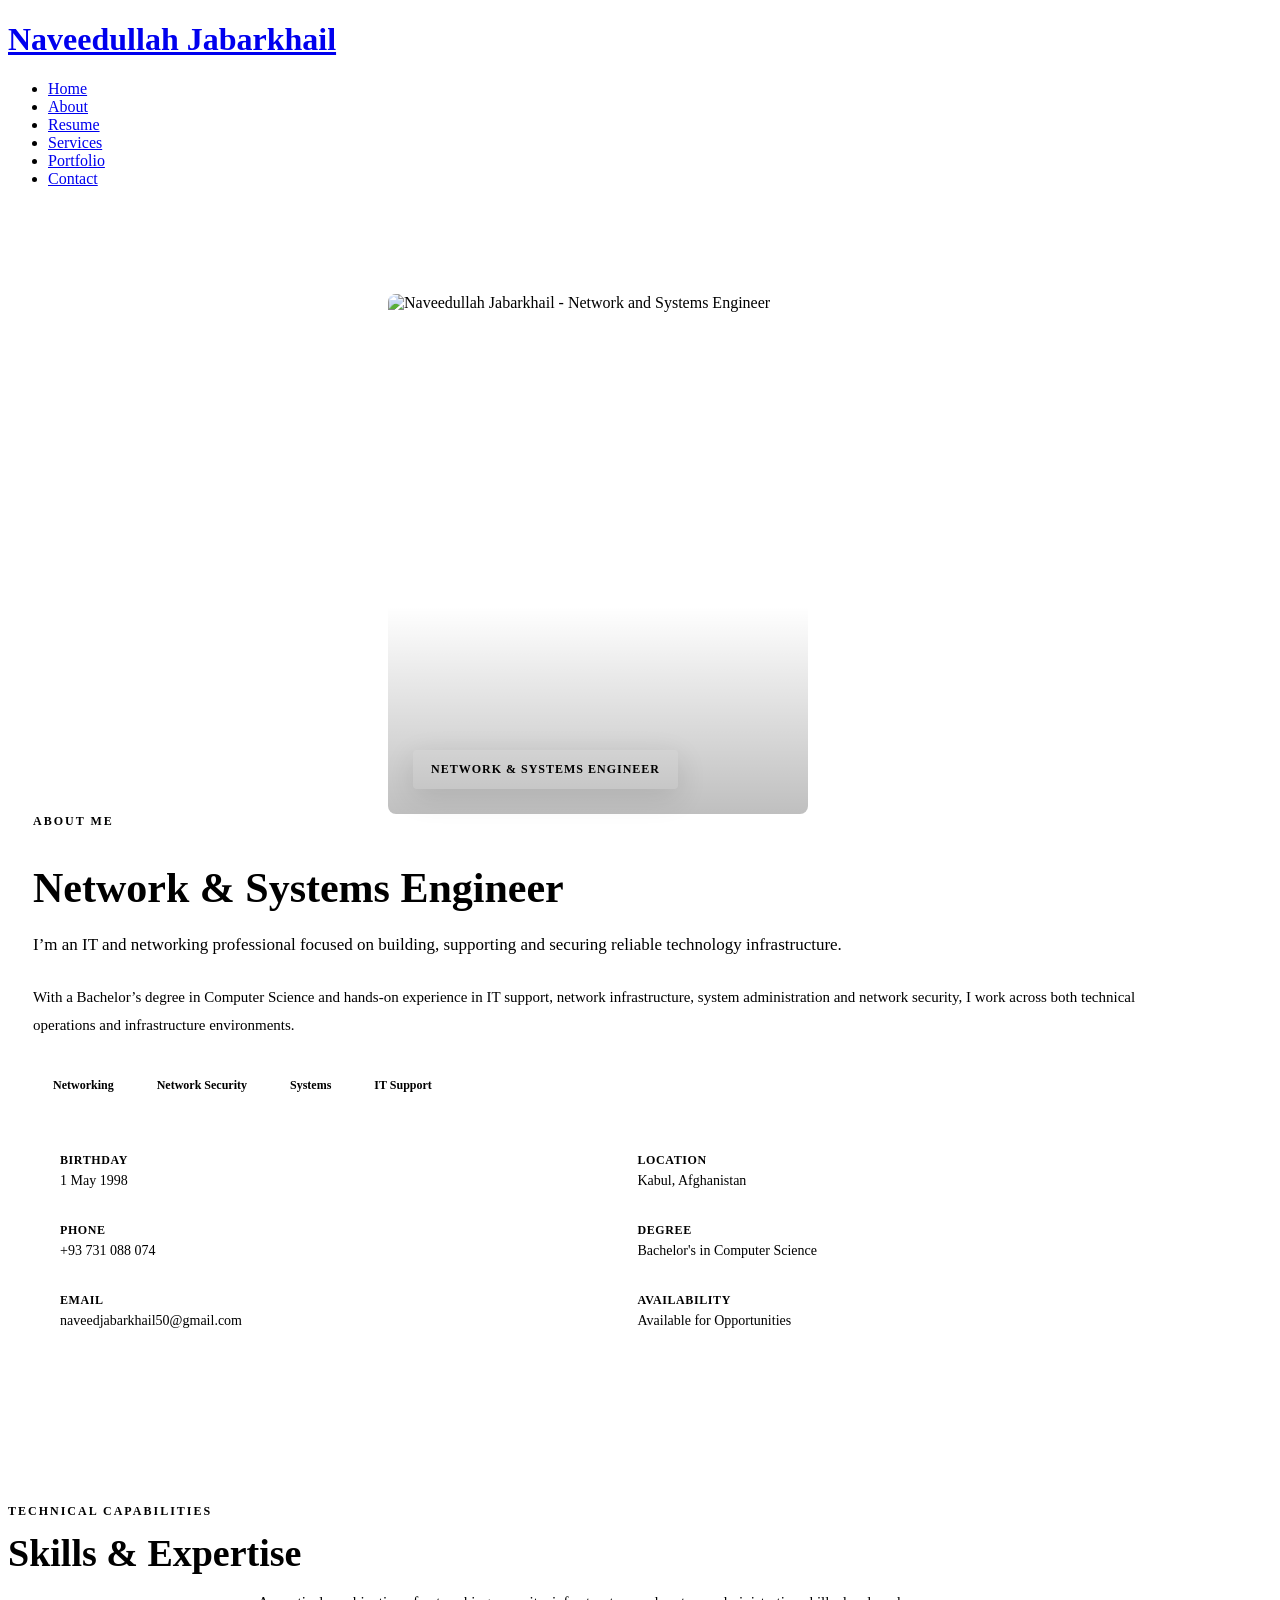
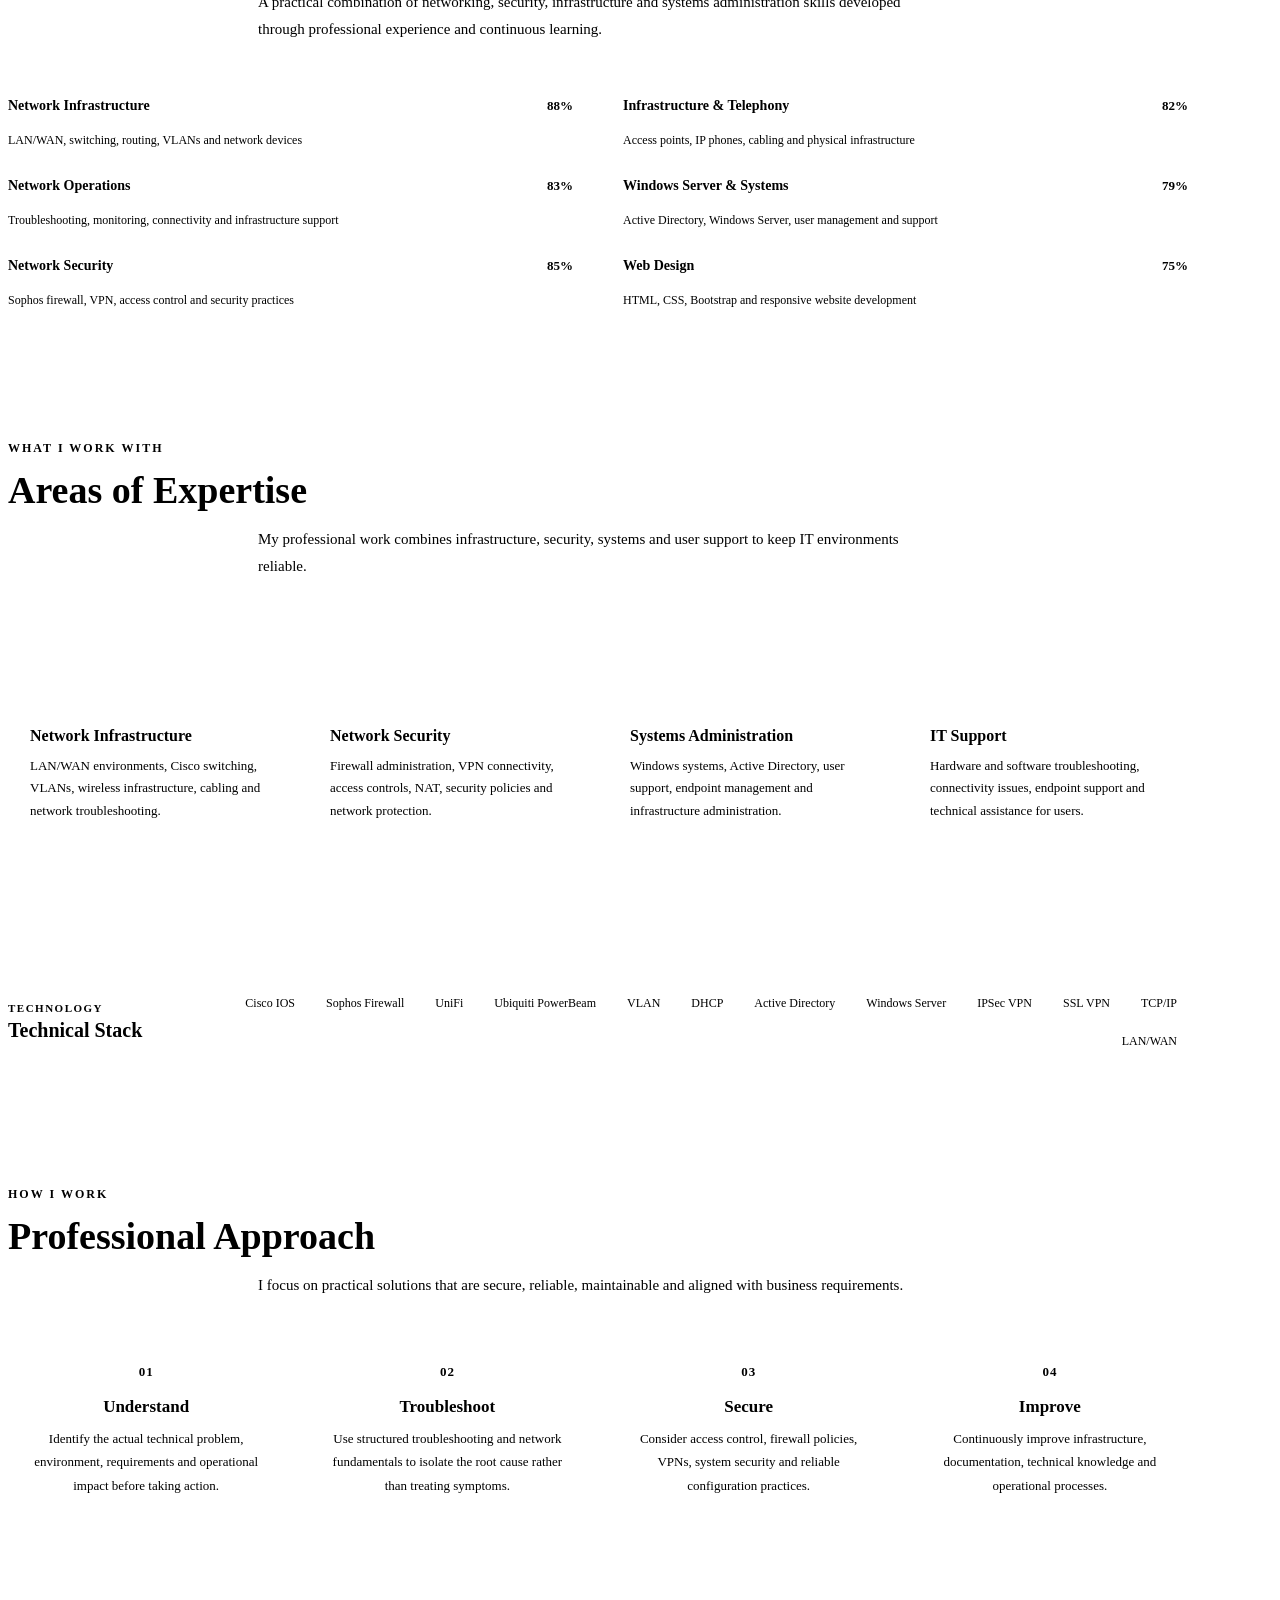
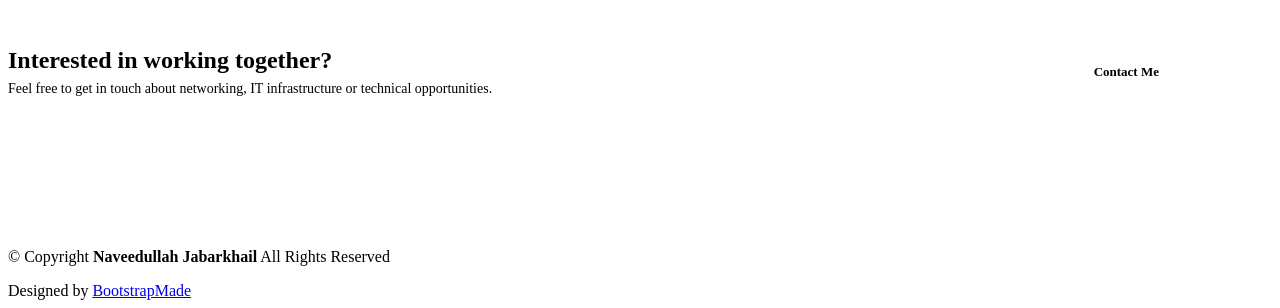
==== about.html @ 6cd6e708 "New files all files has been added" ====
<!DOCTYPE html>
<html lang="en">

<head>
  <meta charset="utf-8">
  <meta content="width=device-width, initial-scale=1.0" name="viewport">

  <title>About - Naveedullah Jabarkhail</title>
  <meta name="description" content="About Naveedullah Jabarkhail - Network and Systems Engineer">
  <meta name="keywords" content="Naveedullah Jabarkhail, Network Engineer, Systems Engineer, IT, Networking, Cybersecurity">

  <!-- Favicons -->
  <link href="assets/img/favicon.png" rel="icon">
  <link href="assets/img/apple-touch-icon.png" rel="apple-touch-icon">

  <!-- Fonts -->
  <link href="https://fonts.googleapis.com" rel="preconnect">
  <link href="https://fonts.gstatic.com" rel="preconnect" crossorigin>
  <link
    href="https://fonts.googleapis.com/css2?family=Roboto:wght@300;400;500;600;700&family=Poppins:wght@400;500;600;700&family=Raleway:wght@400;500;600;700&display=swap"
    rel="stylesheet">

  <!-- Vendor CSS Files -->
  <link href="assets/vendor/bootstrap/css/bootstrap.min.css" rel="stylesheet">
  <link href="assets/vendor/bootstrap-icons/bootstrap-icons.css" rel="stylesheet">
  <link href="assets/vendor/aos/aos.css" rel="stylesheet">
  <link href="assets/vendor/swiper/swiper-bundle.min.css" rel="stylesheet">
  <link href="assets/vendor/glightbox/css/glightbox.min.css" rel="stylesheet">

  <!-- Main CSS File -->
  <link href="assets/css/main.css" rel="stylesheet">


  <!-- =========================================================
       ABOUT PAGE ONLY CSS
       ========================================================= -->
  <style>

    /* ---------------------------------------------------------
       General
    --------------------------------------------------------- */

    .about-modern {
      padding-bottom: 80px;
    }

    .about-modern .container {
      max-width: 1180px;
    }

    .about-modern .section-heading {
      margin-bottom: 55px;
    }

    .about-modern .section-eyebrow {
      display: inline-block;
      font-size: 12px;
      font-weight: 700;
      letter-spacing: 2px;
      text-transform: uppercase;
      color: var(--accent-color);
      margin-bottom: 12px;
    }

    .about-modern .section-heading h2 {
      font-size: 38px;
      font-weight: 700;
      margin: 0 0 14px;
      color: var(--heading-color);
    }

    .about-modern .section-heading p {
      max-width: 680px;
      margin: 0 auto;
      color: color-mix(in srgb, var(--default-color), transparent 25%);
      line-height: 1.8;
      font-size: 15px;
    }


    /* ---------------------------------------------------------
       About Hero
    --------------------------------------------------------- */

    .about-hero {
      padding: 90px 0 70px;
    }

    .about-profile {
      position: relative;
      max-width: 420px;
      margin: 0 auto;
    }

    .about-profile-image {
      position: relative;
      overflow: hidden;
      border-radius: 8px;
    }

    .about-profile-image img {
      width: 100%;
      height: 520px;
      object-fit: cover;
      display: block;
    }

    .about-profile-image::after {
      content: "";
      position: absolute;
      inset: 0;
      background: linear-gradient(
        to top,
        rgba(0, 0, 0, 0.25),
        transparent 40%
      );
      pointer-events: none;
    }

    .about-role-badge {
      position: absolute;
      left: 25px;
      bottom: 25px;
      z-index: 2;
      background: var(--contrast-color);
      padding: 12px 18px;
      border-radius: 4px;
      font-size: 12px;
      font-weight: 700;
      letter-spacing: 1px;
      text-transform: uppercase;
      color: var(--heading-color);
      box-shadow: 0 8px 30px rgba(0, 0, 0, 0.12);
    }


    /* ---------------------------------------------------------
       Introduction
    --------------------------------------------------------- */

    .about-intro {
      padding-left: 25px;
    }

    .about-intro .eyebrow {
      font-size: 12px;
      font-weight: 700;
      letter-spacing: 2px;
      text-transform: uppercase;
      color: var(--accent-color);
      margin-bottom: 14px;
      display: block;
    }

    .about-intro h1 {
      font-size: 42px;
      line-height: 1.15;
      font-weight: 700;
      color: var(--heading-color);
      margin-bottom: 18px;
    }

    .about-intro .lead {
      font-size: 17px;
      line-height: 1.8;
      color: var(--default-color);
      margin-bottom: 22px;
    }

    .about-intro .description {
      font-size: 15px;
      line-height: 1.9;
      color: color-mix(in srgb, var(--default-color), transparent 25%);
      margin-bottom: 30px;
    }


    /* ---------------------------------------------------------
       Quick Focus
    --------------------------------------------------------- */

    .about-focus {
      display: flex;
      flex-wrap: wrap;
      gap: 10px;
      margin-bottom: 35px;
    }

    .about-focus span {
      display: inline-flex;
      align-items: center;
      gap: 7px;
      padding: 8px 13px;
      border: 1px solid color-mix(in srgb, var(--default-color), transparent 82%);
      border-radius: 4px;
      font-size: 12px;
      font-weight: 600;
      color: var(--heading-color);
      background: color-mix(in srgb, var(--background-color), transparent 25%);
    }

    .about-focus i {
      color: var(--accent-color);
      font-size: 14px;
    }


    /* ---------------------------------------------------------
       Personal Information
    --------------------------------------------------------- */

    .about-details {
      display: grid;
      grid-template-columns: repeat(2, minmax(0, 1fr));
      border-top: 1px solid color-mix(in srgb, var(--default-color), transparent 88%);
      border-left: 1px solid color-mix(in srgb, var(--default-color), transparent 88%);
    }

    .about-detail {
      display: flex;
      align-items: flex-start;
      gap: 12px;
      padding: 17px 15px;
      border-right: 1px solid color-mix(in srgb, var(--default-color), transparent 88%);
      border-bottom: 1px solid color-mix(in srgb, var(--default-color), transparent 88%);
    }

    .about-detail i {
      color: var(--accent-color);
      font-size: 18px;
      margin-top: 2px;
    }

    .about-detail strong {
      display: block;
      font-size: 12px;
      text-transform: uppercase;
      letter-spacing: 0.6px;
      color: color-mix(in srgb, var(--default-color), transparent 35%);
      margin-bottom: 3px;
    }

    .about-detail span,
    .about-detail a {
      font-size: 14px;
      color: var(--heading-color);
      text-decoration: none;
      word-break: break-word;
    }


    /* ---------------------------------------------------------
       Skills
    --------------------------------------------------------- */

    .about-skills {
      padding: 85px 0 30px;
    }

    .skills-layout {
      display: grid;
      grid-template-columns: 1fr 1fr;
      gap: 50px;
    }

    .skill-item {
      margin-bottom: 30px;
    }

    .skill-header {
      display: flex;
      justify-content: space-between;
      align-items: center;
      margin-bottom: 10px;
    }

    .skill-name {
      font-size: 14px;
      font-weight: 600;
      color: var(--heading-color);
    }

    .skill-value {
      font-size: 13px;
      font-weight: 600;
      color: var(--accent-color);
    }

    .skill-line {
      width: 100%;
      height: 5px;
      background: color-mix(in srgb, var(--default-color), transparent 90%);
      overflow: hidden;
      border-radius: 10px;
    }

    .skill-line span {
      display: block;
      height: 100%;
      background: var(--accent-color);
      border-radius: 10px;
    }

    .skill-note {
      margin-top: 4px;
      font-size: 12px;
      color: color-mix(in srgb, var(--default-color), transparent 45%);
    }


    /* ---------------------------------------------------------
       Expertise
    --------------------------------------------------------- */

    .about-expertise {
      padding: 70px 0;
    }

    .expertise-grid {
      display: grid;
      grid-template-columns: repeat(4, 1fr);
      gap: 20px;
    }

    .expertise-item {
      padding: 28px 22px;
      border-top: 2px solid color-mix(in srgb, var(--accent-color), transparent 25%);
      background: color-mix(in srgb, var(--background-color), transparent 35%);
      transition: all 0.3s ease;
    }

    .expertise-item:hover {
      transform: translateY(-5px);
      border-top-color: var(--accent-color);
    }

    .expertise-icon {
      width: 46px;
      height: 46px;
      display: flex;
      align-items: center;
      justify-content: center;
      margin-bottom: 18px;
      background: color-mix(in srgb, var(--accent-color), transparent 90%);
      color: var(--accent-color);
      font-size: 21px;
      border-radius: 4px;
    }

    .expertise-item h3 {
      font-size: 16px;
      font-weight: 700;
      margin-bottom: 10px;
      color: var(--heading-color);
    }

    .expertise-item p {
      margin: 0;
      font-size: 13px;
      line-height: 1.75;
      color: color-mix(in srgb, var(--default-color), transparent 25%);
    }


    /* ---------------------------------------------------------
       Technical Stack
    --------------------------------------------------------- */

    .technical-stack {
      padding: 40px 0 80px;
    }

    .stack-wrapper {
      border-top: 1px solid color-mix(in srgb, var(--default-color), transparent 88%);
      border-bottom: 1px solid color-mix(in srgb, var(--default-color), transparent 88%);
      padding: 28px 0;
      display: flex;
      align-items: center;
      justify-content: space-between;
      gap: 30px;
    }

    .stack-title {
      min-width: 170px;
    }

    .stack-title span {
      display: block;
      font-size: 11px;
      font-weight: 700;
      text-transform: uppercase;
      letter-spacing: 1.5px;
      color: var(--accent-color);
      margin-bottom: 5px;
    }

    .stack-title h3 {
      margin: 0;
      font-size: 20px;
      color: var(--heading-color);
    }

    .stack-list {
      display: flex;
      flex-wrap: wrap;
      justify-content: flex-end;
      gap: 9px;
    }

    .stack-list span {
      padding: 7px 11px;
      border: 1px solid color-mix(in srgb, var(--default-color), transparent 84%);
      font-size: 12px;
      color: var(--heading-color);
      border-radius: 3px;
      background: var(--background-color);
    }


    /* ---------------------------------------------------------
       Professional Approach
    --------------------------------------------------------- */

    .approach-section {
      padding: 20px 0 70px;
    }

    .approach-grid {
      display: grid;
      grid-template-columns: repeat(4, 1fr);
      gap: 25px;
    }

    .approach-item {
      text-align: center;
      padding: 10px 15px;
    }

    .approach-number {
      font-family: var(--heading-font);
      font-size: 13px;
      font-weight: 700;
      color: var(--accent-color);
      letter-spacing: 1px;
      margin-bottom: 15px;
    }

    .approach-item h3 {
      font-size: 17px;
      margin-bottom: 10px;
      color: var(--heading-color);
    }

    .approach-item p {
      font-size: 13px;
      line-height: 1.8;
      color: color-mix(in srgb, var(--default-color), transparent 30%);
      margin: 0;
    }


    /* ---------------------------------------------------------
       CTA
    --------------------------------------------------------- */

    .about-cta {
      padding: 35px 0 20px;
    }

    .cta-inner {
      display: flex;
      align-items: center;
      justify-content: space-between;
      gap: 30px;
      padding: 35px 0;
      border-top: 1px solid color-mix(in srgb, var(--default-color), transparent 88%);
    }

    .cta-inner h3 {
      font-size: 24px;
      font-weight: 700;
      color: var(--heading-color);
      margin: 0 0 7px;
    }

    .cta-inner p {
      margin: 0;
      color: color-mix(in srgb, var(--default-color), transparent 30%);
      font-size: 14px;
    }

    .cta-button {
      display: inline-flex;
      align-items: center;
      gap: 9px;
      padding: 12px 20px;
      background: var(--accent-color);
      color: var(--contrast-color);
      text-decoration: none;
      font-size: 13px;
      font-weight: 600;
      transition: all 0.3s ease;
      white-space: nowrap;
    }

    .cta-button:hover {
      opacity: 0.88;
      color: var(--contrast-color);
      transform: translateY(-2px);
    }


    /* ---------------------------------------------------------
       Responsive
    --------------------------------------------------------- */

    @media (max-width: 991px) {

      .about-hero {
        padding-top: 60px;
      }

      .about-intro {
        padding-left: 0;
        margin-top: 35px;
      }

      .about-intro h1 {
        font-size: 36px;
      }

      .skills-layout {
        gap: 30px;
      }

      .expertise-grid {
        grid-template-columns: repeat(2, 1fr);
      }

      .approach-grid {
        grid-template-columns: repeat(2, 1fr);
        row-gap: 35px;
      }

      .stack-wrapper {
        display: block;
      }

      .stack-list {
        justify-content: flex-start;
        margin-top: 20px;
      }

    }

    @media (max-width: 767px) {

      .about-modern .section-heading h2 {
        font-size: 31px;
      }

      .about-profile-image img {
        height: 430px;
      }

      .about-intro h1 {
        font-size: 31px;
      }

      .about-intro .lead {
        font-size: 15px;
      }

      .about-details {
        grid-template-columns: 1fr;
      }

      .skills-layout {
        grid-template-columns: 1fr;
        gap: 0;
      }

      .expertise-grid {
        grid-template-columns: 1fr;
      }

      .approach-grid {
        grid-template-columns: 1fr;
      }

      .cta-inner {
        display: block;
      }

      .cta-button {
        margin-top: 20px;
      }

    }

    @media (max-width: 575px) {

      .about-hero {
        padding: 45px 0 50px;
      }

      .about-profile-image img {
        height: 380px;
      }

      .about-role-badge {
        left: 15px;
        bottom: 15px;
      }

      .about-modern .section-heading {
        margin-bottom: 40px;
      }

      .about-detail {
        padding: 14px 12px;
      }

      .technical-stack {
        padding-bottom: 50px;
      }

    }

  </style>

</head>


<body class="about-page">


  <!-- =========================================================
       HEADER
       ========================================================= -->

  <header id="header" class="header d-flex align-items-center light-background sticky-top">

    <div class="container-fluid position-relative d-flex align-items-center justify-content-between">

      <a href="index.html" class="logo d-flex align-items-center me-auto me-xl-0">
        <h1 class="sitename">Naveedullah Jabarkhail</h1>
      </a>

      <nav id="navmenu" class="navmenu">

        <ul>

          <li>
            <a href="index.html">Home</a>
          </li>

          <li>
            <a href="about.html" class="active">About</a>
          </li>

          <li>
            <a href="resume.html">Resume</a>
          </li>

          <li>
            <a href="services.html">Services</a>
          </li>

          <li>
            <a href="portfolio.html">Portfolio</a>
          </li>

          <li>
            <a href="contact.html">Contact</a>
          </li>

        </ul>

        <i class="mobile-nav-toggle d-xl-none bi bi-list"></i>

      </nav>


      <div class="header-social-links">

        <a href="#" class="twitter">
          <i class="bi bi-twitter-x"></i>
        </a>

        <a href="#" class="facebook">
          <i class="bi bi-facebook"></i>
        </a>

        <a href="#" class="instagram">
          <i class="bi bi-instagram"></i>
        </a>

        <a href="#" class="linkedin">
          <i class="bi bi-linkedin"></i>
        </a>

      </div>

    </div>

  </header>


  <!-- =========================================================
       MAIN
       ========================================================= -->

  <main class="main about-modern">


    <!-- =======================================================
         ABOUT INTRO
         ======================================================= -->

    <section class="about-hero">

      <div class="container">

        <div class="row align-items-center gy-5">

          <!-- Profile Image -->
          <div class="col-lg-5" data-aos="fade-right">

            <div class="about-profile">

              <div class="about-profile-image">
                <img
                  src="assets/img/profile-img.jpg"
                  alt="Naveedullah Jabarkhail - Network and Systems Engineer">
              </div>

              <div class="about-role-badge">
                Network &amp; Systems Engineer
              </div>

            </div>

          </div>


          <!-- Introduction -->
          <div class="col-lg-7" data-aos="fade-left">

            <div class="about-intro">

              <span class="eyebrow">
                About Me
              </span>

              <h1>
                Network &amp; Systems Engineer
              </h1>

              <p class="lead">
                I’m an IT and networking professional focused on building,
                supporting and securing reliable technology infrastructure.
              </p>

              <p class="description">
                With a Bachelor’s degree in Computer Science and hands-on
                experience in IT support, network infrastructure, system
                administration and network security, I work across both
                technical operations and infrastructure environments.
              </p>


              <div class="about-focus">

                <span>
                  <i class="bi bi-diagram-3"></i>
                  Networking
                </span>

                <span>
                  <i class="bi bi-shield-check"></i>
                  Network Security
                </span>

                <span>
                  <i class="bi bi-server"></i>
                  Systems
                </span>

                <span>
                  <i class="bi bi-headset"></i>
                  IT Support
                </span>

              </div>


              <!-- Personal Information -->

              <div class="about-details">

                <div class="about-detail">
                  <i class="bi bi-calendar3"></i>
                  <div>
                    <strong>Birthday</strong>
                    <span>1 May 1998</span>
                  </div>
                </div>

                <div class="about-detail">
                  <i class="bi bi-geo-alt"></i>
                  <div>
                    <strong>Location</strong>
                    <span>Kabul, Afghanistan</span>
                  </div>
                </div>

                <div class="about-detail">
                  <i class="bi bi-telephone"></i>
                  <div>
                    <strong>Phone</strong>
                    <a href="tel:+93731088074">+93 731 088 074</a>
                  </div>
                </div>

                <div class="about-detail">
                  <i class="bi bi-mortarboard"></i>
                  <div>
                    <strong>Degree</strong>
                    <span>Bachelor's in Computer Science</span>
                  </div>
                </div>

                <div class="about-detail">
                  <i class="bi bi-envelope"></i>
                  <div>
                    <strong>Email</strong>
                    <a href="mailto:naveedjabarkhail50@gmail.com">
                      naveedjabarkhail50@gmail.com
                    </a>
                  </div>
                </div>

                <div class="about-detail">
                  <i class="bi bi-briefcase"></i>
                  <div>
                    <strong>Availability</strong>
                    <span>Available for Opportunities</span>
                  </div>
                </div>

              </div>

            </div>

          </div>

        </div>

      </div>

    </section>


    <!-- =======================================================
         SKILLS
         ======================================================= -->

    <section class="about-skills">

      <div class="container">

        <div class="section-heading text-center" data-aos="fade-up">

          <span class="section-eyebrow">
            Technical Capabilities
          </span>

          <h2>Skills &amp; Expertise</h2>

          <p>
            A practical combination of networking, security, infrastructure
            and systems administration skills developed through professional
            experience and continuous learning.
          </p>

        </div>


        <div class="skills-layout" data-aos="fade-up" data-aos-delay="100">


          <!-- Left Column -->

          <div>

            <div class="skill-item">

              <div class="skill-header">
                <span class="skill-name">Network Infrastructure</span>
                <span class="skill-value">88%</span>
              </div>

              <div class="skill-line">
                <span style="width:88%;"></span>
              </div>

              <div class="skill-note">
                LAN/WAN, switching, routing, VLANs and network devices
              </div>

            </div>


            <div class="skill-item">

              <div class="skill-header">
                <span class="skill-name">Network Operations</span>
                <span class="skill-value">83%</span>
              </div>

              <div class="skill-line">
                <span style="width:83%;"></span>
              </div>

              <div class="skill-note">
                Troubleshooting, monitoring, connectivity and infrastructure support
              </div>

            </div>


            <div class="skill-item">

              <div class="skill-header">
                <span class="skill-name">Network Security</span>
                <span class="skill-value">85%</span>
              </div>

              <div class="skill-line">
                <span style="width:85%;"></span>
              </div>

              <div class="skill-note">
                Sophos firewall, VPN, access control and security practices
              </div>

            </div>

          </div>


          <!-- Right Column -->

          <div>

            <div class="skill-item">

              <div class="skill-header">
                <span class="skill-name">Infrastructure &amp; Telephony</span>
                <span class="skill-value">82%</span>
              </div>

              <div class="skill-line">
                <span style="width:82%;"></span>
              </div>

              <div class="skill-note">
                Access points, IP phones, cabling and physical infrastructure
              </div>

            </div>


            <div class="skill-item">

              <div class="skill-header">
                <span class="skill-name">Windows Server &amp; Systems</span>
                <span class="skill-value">79%</span>
              </div>

              <div class="skill-line">
                <span style="width:79%;"></span>
              </div>

              <div class="skill-note">
                Active Directory, Windows Server, user management and support
              </div>

            </div>


            <div class="skill-item">

              <div class="skill-header">
                <span class="skill-name">Web Design</span>
                <span class="skill-value">75%</span>
              </div>

              <div class="skill-line">
                <span style="width:75%;"></span>
              </div>

              <div class="skill-note">
                HTML, CSS, Bootstrap and responsive website development
              </div>

            </div>

          </div>

        </div>

      </div>

    </section>


    <!-- =======================================================
         AREAS OF EXPERTISE
         ======================================================= -->

    <section class="about-expertise">

      <div class="container">

        <div class="section-heading text-center" data-aos="fade-up">

          <span class="section-eyebrow">
            What I Work With
          </span>

          <h2>Areas of Expertise</h2>

          <p>
            My professional work combines infrastructure, security,
            systems and user support to keep IT environments reliable.
          </p>

        </div>


        <div class="expertise-grid" data-aos="fade-up" data-aos-delay="100">


          <div class="expertise-item">

            <div class="expertise-icon">
              <i class="bi bi-diagram-3"></i>
            </div>

            <h3>Network Infrastructure</h3>

            <p>
              LAN/WAN environments, Cisco switching, VLANs, wireless
              infrastructure, cabling and network troubleshooting.
            </p>

          </div>


          <div class="expertise-item">

            <div class="expertise-icon">
              <i class="bi bi-shield-lock"></i>
            </div>

            <h3>Network Security</h3>

            <p>
              Firewall administration, VPN connectivity, access controls,
              NAT, security policies and network protection.
            </p>

          </div>


          <div class="expertise-item">

            <div class="expertise-icon">
              <i class="bi bi-pc-display"></i>
            </div>

            <h3>Systems Administration</h3>

            <p>
              Windows systems, Active Directory, user support,
              endpoint management and infrastructure administration.
            </p>

          </div>


          <div class="expertise-item">

            <div class="expertise-icon">
              <i class="bi bi-tools"></i>
            </div>

            <h3>IT Support</h3>

            <p>
              Hardware and software troubleshooting, connectivity issues,
              endpoint support and technical assistance for users.
            </p>

          </div>

        </div>

      </div>

    </section>


    <!-- =======================================================
         TECHNICAL STACK
         ======================================================= -->

    <section class="technical-stack">

      <div class="container">

        <div class="stack-wrapper" data-aos="fade-up">

          <div class="stack-title">

            <span>Technology</span>

            <h3>Technical Stack</h3>

          </div>


          <div class="stack-list">

            <span>Cisco IOS</span>
            <span>Sophos Firewall</span>
            <span>UniFi</span>
            <span>Ubiquiti PowerBeam</span>
            <span>VLAN</span>
            <span>DHCP</span>
            <span>Active Directory</span>
            <span>Windows Server</span>
            <span>IPSec VPN</span>
            <span>SSL VPN</span>
            <span>TCP/IP</span>
            <span>LAN/WAN</span>

          </div>

        </div>

      </div>

    </section>


    <!-- =======================================================
         PROFESSIONAL APPROACH
         ======================================================= -->

    <section class="approach-section">

      <div class="container">

        <div class="section-heading text-center" data-aos="fade-up">

          <span class="section-eyebrow">
            How I Work
          </span>

          <h2>Professional Approach</h2>

          <p>
            I focus on practical solutions that are secure, reliable,
            maintainable and aligned with business requirements.
          </p>

        </div>


        <div class="approach-grid" data-aos="fade-up" data-aos-delay="100">


          <div class="approach-item">

            <div class="approach-number">01</div>

            <h3>Understand</h3>

            <p>
              Identify the actual technical problem, environment,
              requirements and operational impact before taking action.
            </p>

          </div>


          <div class="approach-item">

            <div class="approach-number">02</div>

            <h3>Troubleshoot</h3>

            <p>
              Use structured troubleshooting and network fundamentals
              to isolate the root cause rather than treating symptoms.
            </p>

          </div>


          <div class="approach-item">

            <div class="approach-number">03</div>

            <h3>Secure</h3>

            <p>
              Consider access control, firewall policies, VPNs,
              system security and reliable configuration practices.
            </p>

          </div>


          <div class="approach-item">

            <div class="approach-number">04</div>

            <h3>Improve</h3>

            <p>
              Continuously improve infrastructure, documentation,
              technical knowledge and operational processes.
            </p>

          </div>

        </div>

      </div>

    </section>


    <!-- =======================================================
         CTA
         ======================================================= -->

    <section class="about-cta">

      <div class="container">

        <div class="cta-inner" data-aos="fade-up">

          <div>

            <h3>Interested in working together?</h3>

            <p>
              Feel free to get in touch about networking, IT infrastructure
              or technical opportunities.
            </p>

          </div>

          <a href="contact.html" class="cta-button">
            Contact Me
            <i class="bi bi-arrow-right"></i>
          </a>

        </div>

      </div>

    </section>


  </main>


  <!-- =========================================================
       FOOTER
       ========================================================= -->

  <footer id="footer" class="footer light-background">

    <div class="container">

      <div class="copyright text-center">

        <p>
          © <span>Copyright</span>
          <strong class="px-1 sitename">Naveedullah Jabarkhail</strong>
          <span>All Rights Reserved</span>
        </p>

      </div>


      <div class="social-links d-flex justify-content-center">

        <a href="#">
          <i class="bi bi-twitter-x"></i>
        </a>

        <a href="#">
          <i class="bi bi-facebook"></i>
        </a>

        <a href="#">
          <i class="bi bi-instagram"></i>
        </a>

        <a href="#">
          <i class="bi bi-linkedin"></i>
        </a>

      </div>


      <div class="credits">

        Designed by
        <a href="https://bootstrapmade.com/">
          BootstrapMade
        </a>

      </div>

    </div>

  </footer>


  <!-- Scroll Top -->
  <a href="#"
     id="scroll-top"
     class="scroll-top d-flex align-items-center justify-content-center">

    <i class="bi bi-arrow-up-short"></i>

  </a>


  <!-- Preloader -->
  <div id="preloader"></div>


  <!-- Vendor JS Files -->
  <script src="assets/vendor/bootstrap/js/bootstrap.bundle.min.js"></script>
  <script src="assets/vendor/php-email-form/validate.js"></script>
  <script src="assets/vendor/aos/aos.js"></script>
  <script src="assets/vendor/waypoints/noframework.waypoints.js"></script>
  <script src="assets/vendor/purecounter/purecounter_vanilla.js"></script>
  <script src="assets/vendor/swiper/swiper-bundle.min.js"></script>
  <script src="assets/vendor/glightbox/js/glightbox.min.js"></script>
  <script src="assets/vendor/imagesloaded/imagesloaded.pkgd.min.js"></script>
  <script src="assets/vendor/isotope-layout/isotope.pkgd.min.js"></script>

  <!-- Main JS File -->
  <script src="assets/js/main.js"></script>

</body>

</html>
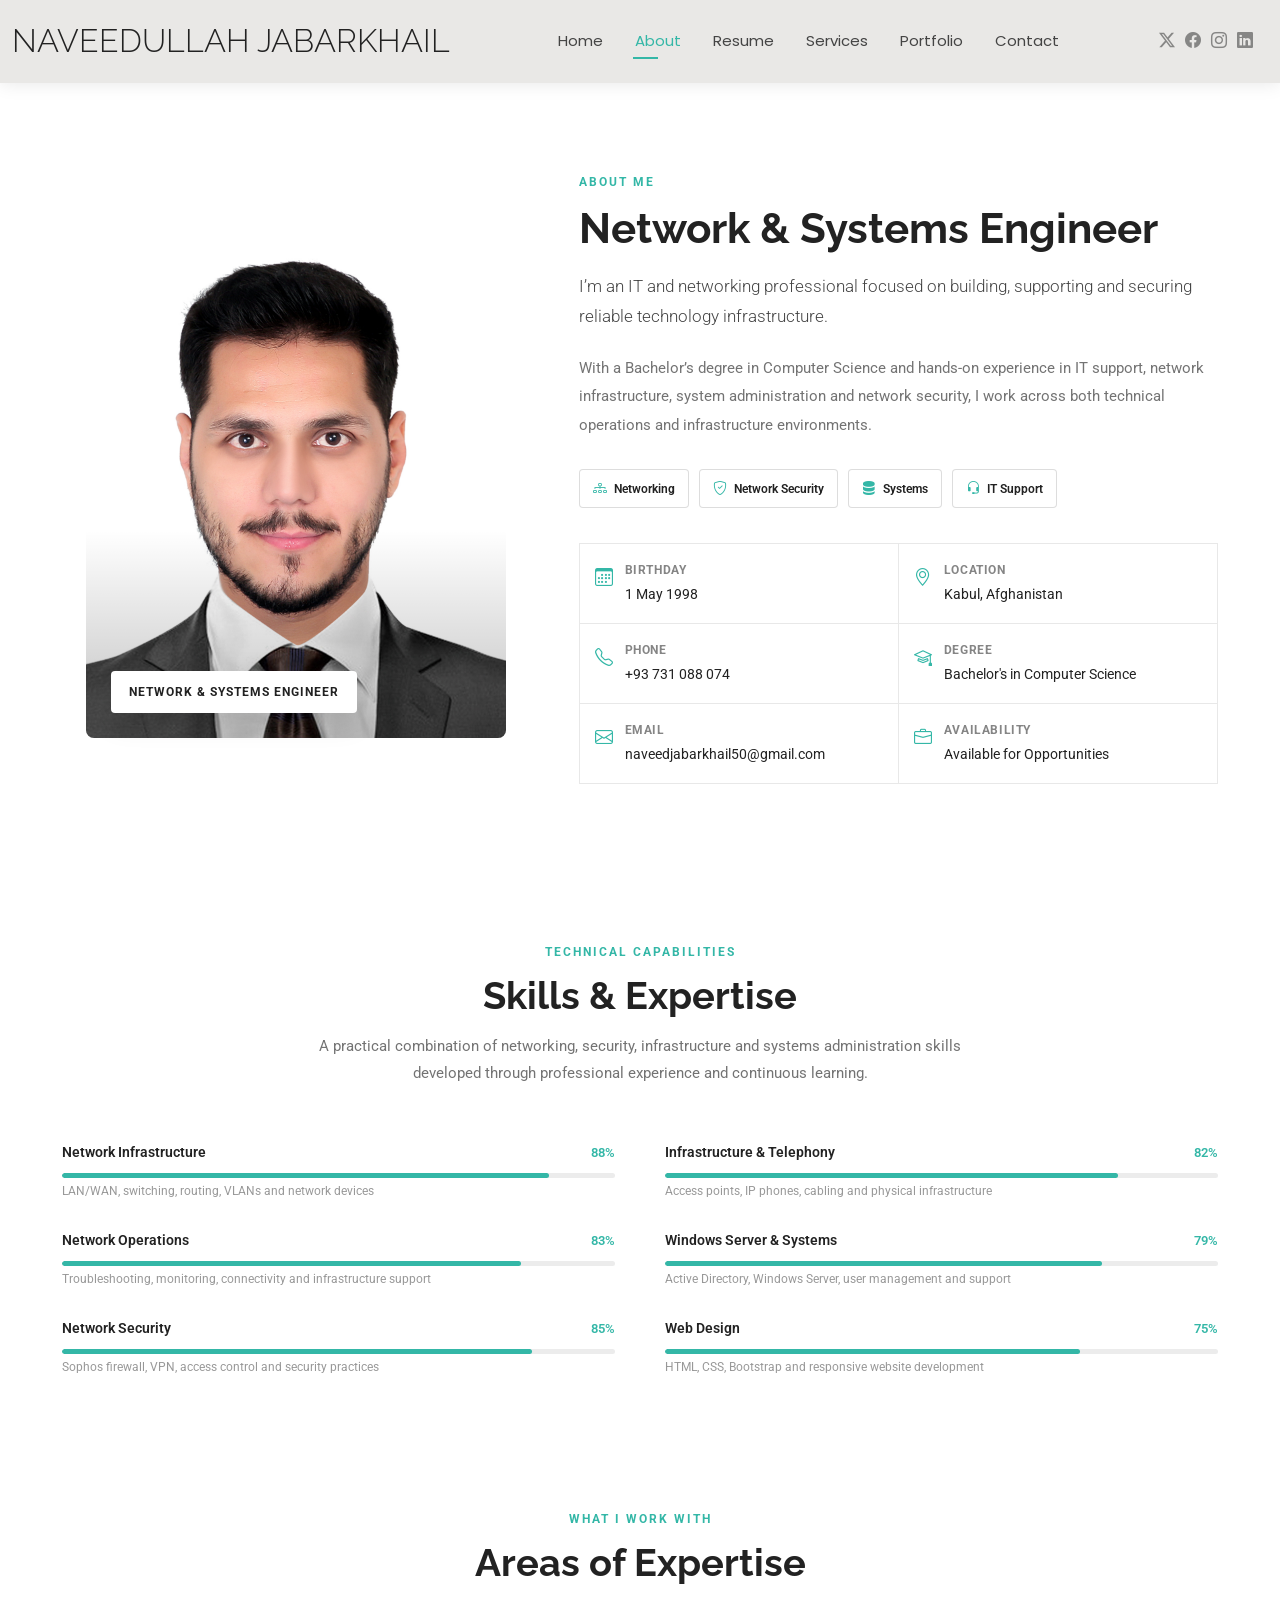
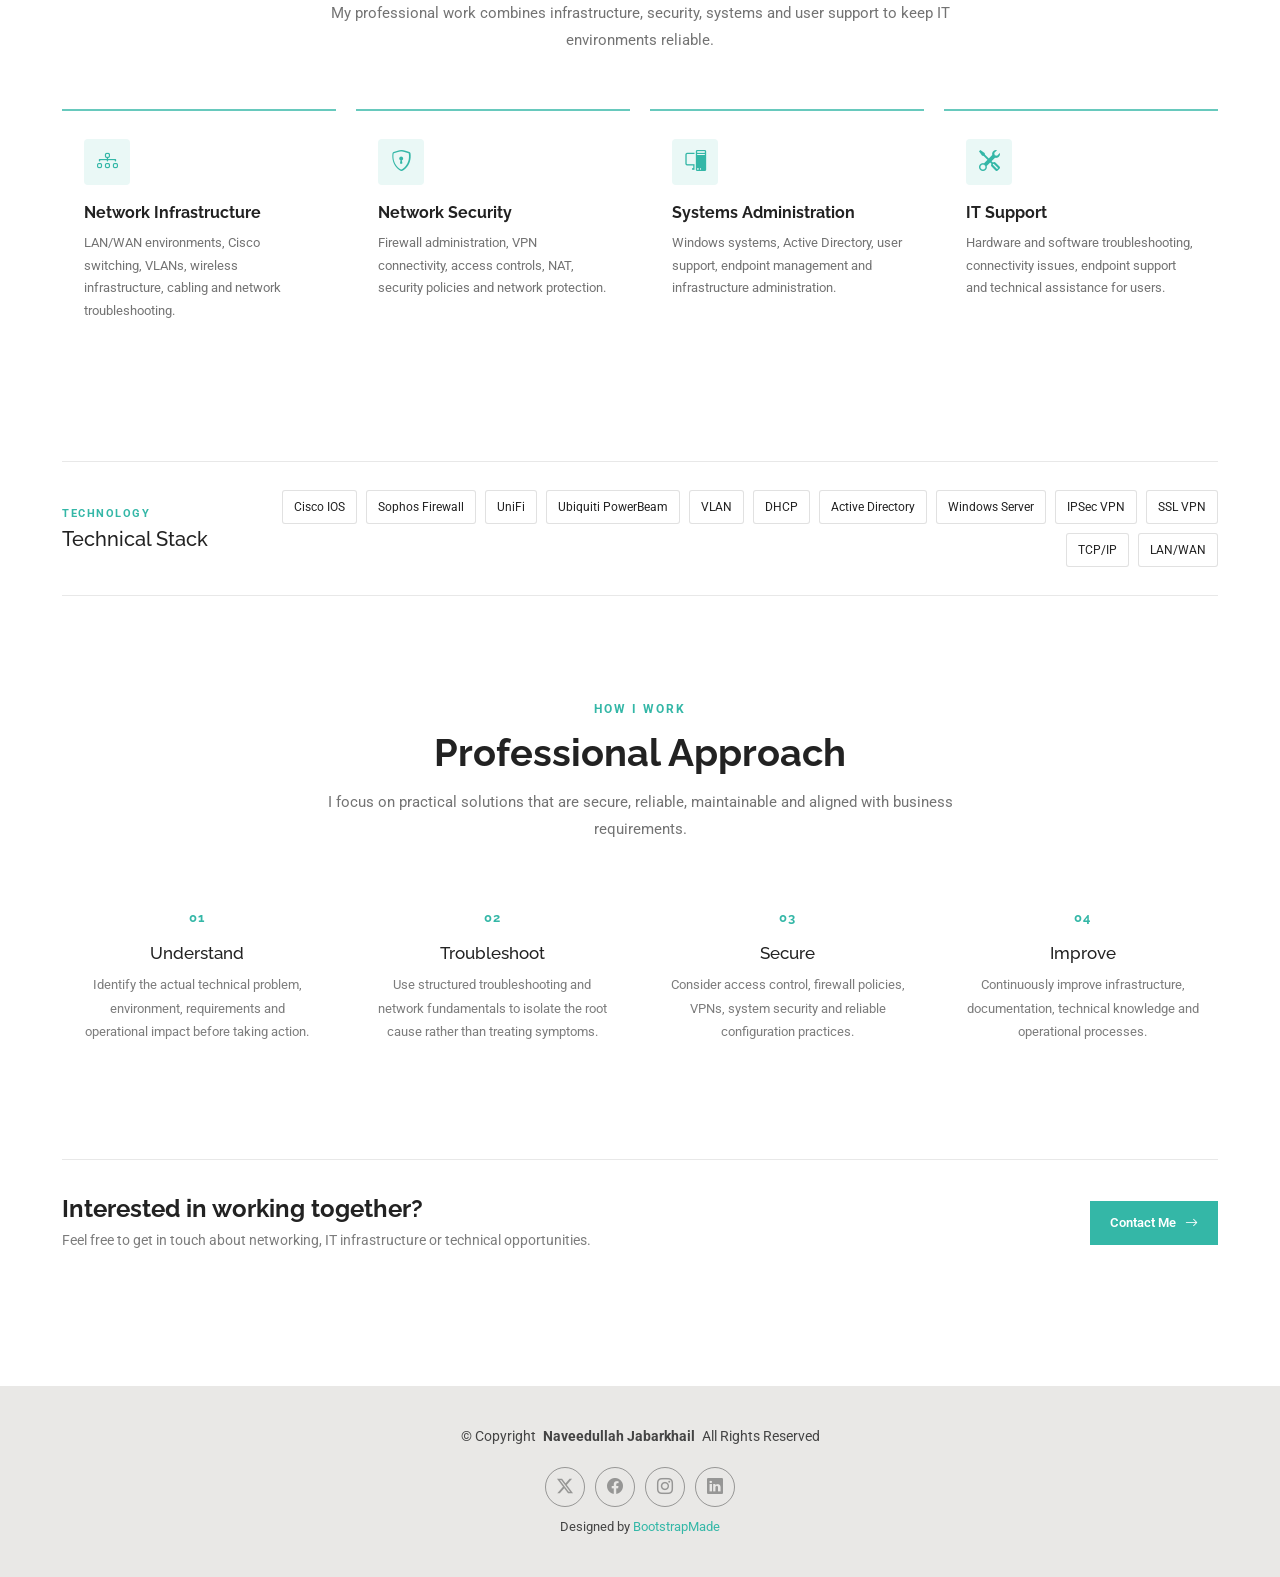
==== commit 76393275: "First files added All the files has been added" ====
--- a/about.html
+++ b/about.html
@@ -10,8 +10,8 @@
   <meta name="keywords" content="Naveedullah Jabarkhail, Network Engineer, Systems Engineer, IT, Networking, Cybersecurity">
 
   <!-- Favicons -->
-  <link href="assets/img/favicon.png" rel="icon">
-  <link href="assets/img/apple-touch-icon.png" rel="apple-touch-icon">
+  <link href="favicon.png" rel="icon">
+  <link href="apple-touch-icon.png" rel="apple-touch-icon">
 
   <!-- Fonts -->
   <link href="https://fonts.googleapis.com" rel="preconnect">
@@ -21,14 +21,14 @@
     rel="stylesheet">
 
   <!-- Vendor CSS Files -->
-  <link href="assets/vendor/bootstrap/css/bootstrap.min.css" rel="stylesheet">
-  <link href="assets/vendor/bootstrap-icons/bootstrap-icons.css" rel="stylesheet">
-  <link href="assets/vendor/aos/aos.css" rel="stylesheet">
-  <link href="assets/vendor/swiper/swiper-bundle.min.css" rel="stylesheet">
-  <link href="assets/vendor/glightbox/css/glightbox.min.css" rel="stylesheet">
+  <link href="bootstrap.min.css" rel="stylesheet">
+  <link href="bootstrap-icons.css" rel="stylesheet">
+  <link href="aos.css" rel="stylesheet">
+  <link href="swiper-bundle.min.css" rel="stylesheet">
+  <link href="glightbox.min.css" rel="stylesheet">
 
   <!-- Main CSS File -->
-  <link href="assets/css/main.css" rel="stylesheet">
+  <link href="main.css" rel="stylesheet">
 
 
   <!-- =========================================================
@@ -731,7 +731,7 @@
 
               <div class="about-profile-image">
                 <img
-                  src="assets/img/profile-img.jpg"
+                  src="profile-img.jpg"
                   alt="Naveedullah Jabarkhail - Network and Systems Engineer">
               </div>
 
@@ -1350,18 +1350,18 @@
 
 
   <!-- Vendor JS Files -->
-  <script src="assets/vendor/bootstrap/js/bootstrap.bundle.min.js"></script>
-  <script src="assets/vendor/php-email-form/validate.js"></script>
-  <script src="assets/vendor/aos/aos.js"></script>
-  <script src="assets/vendor/waypoints/noframework.waypoints.js"></script>
-  <script src="assets/vendor/purecounter/purecounter_vanilla.js"></script>
-  <script src="assets/vendor/swiper/swiper-bundle.min.js"></script>
-  <script src="assets/vendor/glightbox/js/glightbox.min.js"></script>
-  <script src="assets/vendor/imagesloaded/imagesloaded.pkgd.min.js"></script>
-  <script src="assets/vendor/isotope-layout/isotope.pkgd.min.js"></script>
+  <script src="bootstrap.bundle.min.js"></script>
+  <script src="validate.js"></script>
+  <script src="aos.js"></script>
+  <script src="noframework.waypoints.js"></script>
+  <script src="purecounter_vanilla.js"></script>
+  <script src="swiper-bundle.min.js"></script>
+  <script src="glightbox.min.js"></script>
+  <script src="imagesloaded.pkgd.min.js"></script>
+  <script src="isotope.pkgd.min.js"></script>
 
   <!-- Main JS File -->
-  <script src="assets/js/main.js"></script>
+  <script src="main.js"></script>
 
 </body>
 
--- a/main.css
+++ b/main.css
@@ -0,0 +1,1461 @@
+/**
+* Template Name: Kelly
+* Template URL: https://bootstrapmade.com/kelly-free-bootstrap-cv-resume-html-template/
+* Updated: Aug 07 2024 with Bootstrap v5.3.3
+* Author: BootstrapMade.com
+* License: https://bootstrapmade.com/license/
+*/
+
+/*--------------------------------------------------------------
+# Font & Color Variables
+# Help: https://bootstrapmade.com/color-system/
+--------------------------------------------------------------*/
+/* Fonts */
+:root {
+  --default-font: "Roboto",  system-ui, -apple-system, "Segoe UI", Roboto, "Helvetica Neue", Arial, "Noto Sans", "Liberation Sans", sans-serif, "Apple Color Emoji", "Segoe UI Emoji", "Segoe UI Symbol", "Noto Color Emoji";
+  --heading-font: "Raleway",  sans-serif;
+  --nav-font: "Poppins",  sans-serif;
+}
+
+/* Global Colors - The following color variables are used throughout the website. Updating them here will change the color scheme of the entire website */
+:root { 
+  --background-color: #ffffff; /* Background color for the entire website, including individual sections */
+  --default-color: #444444; /* Default color used for the majority of the text content across the entire website */
+  --heading-color: #222222; /* Color for headings, subheadings and title throughout the website */
+  --accent-color: #34b7a7; /* Accent color that represents your brand on the website. It's used for buttons, links, and other elements that need to stand out */
+  --surface-color: #ffffff; /* The surface color is used as a background of boxed elements within sections, such as cards, icon boxes, or other elements that require a visual separation from the global background. */
+  --contrast-color: #ffffff; /* Contrast color for text, ensuring readability against backgrounds of accent, heading, or default colors. */
+}
+
+/* Nav Menu Colors - The following color variables are used specifically for the navigation menu. They are separate from the global colors to allow for more customization options */
+:root {
+  --nav-color: #444444;  /* The default color of the main navmenu links */
+  --nav-hover-color: #34b7a7; /* Applied to main navmenu links when they are hovered over or active */
+  --nav-mobile-background-color: #ffffff; /* Used as the background color for mobile navigation menu */
+  --nav-dropdown-background-color: #ffffff; /* Used as the background color for dropdown items that appear when hovering over primary navigation items */
+  --nav-dropdown-color: #444444; /* Used for navigation links of the dropdown items in the navigation menu. */
+  --nav-dropdown-hover-color: #34b7a7; /* Similar to --nav-hover-color, this color is applied to dropdown navigation links when they are hovered over. */
+}
+
+/* Color Presets - These classes override global colors when applied to any section or element, providing reuse of the sam color scheme. */
+
+.light-background {
+  --background-color: #e9e8e6;
+  --surface-color: #ffffff;
+}
+
+.dark-background {
+  --background-color: #060606;
+  --default-color: #ffffff;
+  --heading-color: #ffffff;
+  --surface-color: #252525;
+  --contrast-color: #ffffff;
+}
+
+/* Smooth scroll */
+:root {
+  scroll-behavior: smooth;
+}
+
+/*--------------------------------------------------------------
+# General Styling & Shared Classes
+--------------------------------------------------------------*/
+body {
+  color: var(--default-color);
+  background-color: var(--background-color);
+  font-family: var(--default-font);
+}
+
+a {
+  color: var(--accent-color);
+  text-decoration: none;
+  transition: 0.3s;
+}
+
+a:hover {
+  color: color-mix(in srgb, var(--accent-color), transparent 25%);
+  text-decoration: none;
+}
+
+h1,
+h2,
+h3,
+h4,
+h5,
+h6 {
+  color: var(--heading-color);
+  font-family: var(--heading-font);
+}
+
+/* PHP Email Form Messages
+------------------------------*/
+.php-email-form .error-message {
+  display: none;
+  background: #df1529;
+  color: #ffffff;
+  text-align: left;
+  padding: 15px;
+  margin-bottom: 24px;
+  font-weight: 600;
+}
+
+.php-email-form .sent-message {
+  display: none;
+  color: #ffffff;
+  background: #059652;
+  text-align: center;
+  padding: 15px;
+  margin-bottom: 24px;
+  font-weight: 600;
+}
+
+.php-email-form .loading {
+  display: none;
+  background: var(--surface-color);
+  text-align: center;
+  padding: 15px;
+  margin-bottom: 24px;
+}
+
+.php-email-form .loading:before {
+  content: "";
+  display: inline-block;
+  border-radius: 50%;
+  width: 24px;
+  height: 24px;
+  margin: 0 10px -6px 0;
+  border: 3px solid var(--accent-color);
+  border-top-color: var(--surface-color);
+  animation: php-email-form-loading 1s linear infinite;
+}
+
+@keyframes php-email-form-loading {
+  0% {
+    transform: rotate(0deg);
+  }
+
+  100% {
+    transform: rotate(360deg);
+  }
+}
+
+/*--------------------------------------------------------------
+# Global Header
+--------------------------------------------------------------*/
+.header {
+  color: var(--default-color);
+  background-color: var(--background-color);
+  padding: 15px 0;
+  transition: all 0.5s;
+  z-index: 997;
+  box-shadow: 0px 0 18px rgba(0, 0, 0, 0.1);
+}
+
+.header .logo {
+  line-height: 1;
+}
+
+.header .logo img {
+  max-height: 36px;
+  margin-right: 8px;
+}
+
+.header .logo h1 {
+  font-size: 32px;
+  margin: 0;
+  font-weight: 300;
+  text-transform: uppercase;
+  color: var(--heading-color);
+}
+
+.header .header-social-links {
+  padding-right: 15px;
+}
+
+.header .header-social-links a {
+  color: color-mix(in srgb, var(--default-color), transparent 40%);
+  padding-left: 6px;
+  display: inline-block;
+  transition: 0.3s;
+  font-size: 16px;
+}
+
+.header .header-social-links a:hover {
+  color: var(--accent-color);
+}
+
+.header .header-social-links a i {
+  line-height: 0px;
+}
+
+@media (max-width: 1200px) {
+  .header .logo {
+    order: 1;
+  }
+
+  .header .header-social-links {
+    order: 2;
+  }
+
+  .header .navmenu {
+    order: 3;
+  }
+}
+
+/*--------------------------------------------------------------
+# Navigation Menu
+--------------------------------------------------------------*/
+/* Desktop Navigation */
+@media (min-width: 1200px) {
+  .navmenu {
+    padding: 0;
+  }
+
+  .navmenu ul {
+    margin: 0;
+    padding: 0;
+    display: flex;
+    list-style: none;
+    align-items: center;
+  }
+
+  .navmenu li {
+    position: relative;
+  }
+
+  .navmenu>ul>li {
+    white-space: nowrap;
+    padding: 15px 14px;
+  }
+
+  .navmenu>ul>li:last-child {
+    padding-right: 0;
+  }
+
+  .navmenu a,
+  .navmenu a:focus {
+    color: var(--nav-color);
+    font-size: 15px;
+    padding: 0 2px;
+    font-family: var(--nav-font);
+    font-weight: 400;
+    display: flex;
+    align-items: center;
+    justify-content: space-between;
+    white-space: nowrap;
+    transition: 0.3s;
+    position: relative;
+  }
+
+  .navmenu a i,
+  .navmenu a:focus i {
+    font-size: 12px;
+    line-height: 0;
+    margin-left: 5px;
+    transition: 0.3s;
+  }
+
+  .navmenu>ul>li>a:before {
+    content: "";
+    position: absolute;
+    height: 2px;
+    bottom: -6px;
+    left: 0;
+    background-color: var(--nav-hover-color);
+    visibility: hidden;
+    width: 0px;
+    transition: all 0.3s ease-in-out 0s;
+  }
+
+  .navmenu a:hover:before,
+  .navmenu li:hover>a:before,
+  .navmenu .active:before {
+    visibility: visible;
+    width: 25px;
+  }
+
+  .navmenu li:hover>a,
+  .navmenu .active,
+  .navmenu .active:focus {
+    color: var(--nav-hover-color);
+  }
+
+  .navmenu .dropdown ul {
+    margin: 0;
+    padding: 10px 0;
+    background: var(--nav-dropdown-background-color);
+    display: block;
+    position: absolute;
+    visibility: hidden;
+    left: 14px;
+    top: 130%;
+    opacity: 0;
+    transition: 0.3s;
+    border-radius: 4px;
+    z-index: 99;
+    box-shadow: 0px 0px 30px rgba(0, 0, 0, 0.1);
+  }
+
+  .navmenu .dropdown ul li {
+    min-width: 200px;
+  }
+
+  .navmenu .dropdown ul a {
+    padding: 10px 20px;
+    font-size: 15px;
+    text-transform: none;
+    color: var(--nav-dropdown-color);
+  }
+
+  .navmenu .dropdown ul a i {
+    font-size: 12px;
+  }
+
+  .navmenu .dropdown ul a:hover,
+  .navmenu .dropdown ul .active:hover,
+  .navmenu .dropdown ul li:hover>a {
+    color: var(--nav-dropdown-hover-color);
+  }
+
+  .navmenu .dropdown:hover>ul {
+    opacity: 1;
+    top: 100%;
+    visibility: visible;
+  }
+
+  .navmenu .dropdown .dropdown ul {
+    top: 0;
+    left: -90%;
+    visibility: hidden;
+  }
+
+  .navmenu .dropdown .dropdown:hover>ul {
+    opacity: 1;
+    top: 0;
+    left: -100%;
+    visibility: visible;
+  }
+}
+
+/* Mobile Navigation */
+@media (max-width: 1199px) {
+  .mobile-nav-toggle {
+    color: var(--nav-color);
+    font-size: 28px;
+    line-height: 0;
+    margin-right: 10px;
+    cursor: pointer;
+    transition: color 0.3s;
+  }
+
+  .navmenu {
+    padding: 0;
+    z-index: 9997;
+  }
+
+  .navmenu ul {
+    display: none;
+    list-style: none;
+    position: absolute;
+    inset: 60px 20px 20px 20px;
+    padding: 10px 0;
+    margin: 0;
+    border-radius: 6px;
+    background-color: var(--nav-mobile-background-color);
+    border: 1px solid color-mix(in srgb, var(--default-color), transparent 90%);
+    box-shadow: none;
+    overflow-y: auto;
+    transition: 0.3s;
+    z-index: 9998;
+  }
+
+  .navmenu a,
+  .navmenu a:focus {
+    color: var(--nav-dropdown-color);
+    padding: 10px 20px;
+    font-family: var(--nav-font);
+    font-size: 17px;
+    font-weight: 500;
+    display: flex;
+    align-items: center;
+    justify-content: space-between;
+    white-space: nowrap;
+    transition: 0.3s;
+  }
+
+  .navmenu a i,
+  .navmenu a:focus i {
+    font-size: 12px;
+    line-height: 0;
+    margin-left: 5px;
+    width: 30px;
+    height: 30px;
+    display: flex;
+    align-items: center;
+    justify-content: center;
+    border-radius: 50%;
+    transition: 0.3s;
+    background-color: color-mix(in srgb, var(--accent-color), transparent 90%);
+  }
+
+  .navmenu a i:hover,
+  .navmenu a:focus i:hover {
+    background-color: var(--accent-color);
+    color: var(--contrast-color);
+  }
+
+  .navmenu a:hover,
+  .navmenu .active,
+  .navmenu .active:focus {
+    color: var(--nav-dropdown-hover-color);
+  }
+
+  .navmenu .active i,
+  .navmenu .active:focus i {
+    background-color: var(--accent-color);
+    color: var(--contrast-color);
+    transform: rotate(180deg);
+  }
+
+  .navmenu .dropdown ul {
+    position: static;
+    display: none;
+    z-index: 99;
+    padding: 10px 0;
+    margin: 10px 20px;
+    background-color: var(--nav-dropdown-background-color);
+    transition: all 0.5s ease-in-out;
+  }
+
+  .navmenu .dropdown ul ul {
+    background-color: rgba(33, 37, 41, 0.1);
+  }
+
+  .navmenu .dropdown>.dropdown-active {
+    display: block;
+    background-color: rgba(33, 37, 41, 0.03);
+  }
+
+  .mobile-nav-active {
+    overflow: hidden;
+  }
+
+  .mobile-nav-active .mobile-nav-toggle {
+    color: #fff;
+    position: absolute;
+    font-size: 32px;
+    top: 15px;
+    right: 15px;
+    margin-right: 0;
+    z-index: 9999;
+  }
+
+  .mobile-nav-active .navmenu {
+    position: fixed;
+    overflow: hidden;
+    inset: 0;
+    background: rgba(33, 37, 41, 0.8);
+    transition: 0.3s;
+  }
+
+  .mobile-nav-active .navmenu>ul {
+    display: block;
+  }
+}
+
+/*--------------------------------------------------------------
+# Global Footer
+--------------------------------------------------------------*/
+.footer {
+  color: var(--default-color);
+  background-color: var(--background-color);
+  font-size: 14px;
+  padding: 40px 0;
+  position: relative;
+}
+
+.footer .copyright p {
+  margin-bottom: 0;
+}
+
+.footer .social-links {
+  margin-top: 20px;
+}
+
+.footer .social-links a {
+  display: flex;
+  align-items: center;
+  justify-content: center;
+  width: 40px;
+  height: 40px;
+  border-radius: 50%;
+  border: 1px solid color-mix(in srgb, var(--default-color), transparent 50%);
+  font-size: 16px;
+  color: color-mix(in srgb, var(--default-color), transparent 50%);
+  margin: 0 5px;
+  transition: 0.3s;
+}
+
+.footer .social-links a:hover {
+  color: var(--accent-color);
+  border-color: var(--accent-color);
+}
+
+.footer .credits {
+  margin-top: 10px;
+  font-size: 13px;
+  text-align: center;
+}
+
+/*--------------------------------------------------------------
+# Preloader
+--------------------------------------------------------------*/
+#preloader {
+  position: fixed;
+  inset: 0;
+  z-index: 9999;
+  overflow: hidden;
+  background-color: var(--background-color);
+  transition: all 0.6s ease-out;
+  width: 100%;
+  height: 100vh;
+}
+
+#preloader:before,
+#preloader:after {
+  content: "";
+  position: absolute;
+  border: 4px solid var(--accent-color);
+  border-radius: 50%;
+  animation: animate-preloader 2s cubic-bezier(0, 0.2, 0.8, 1) infinite;
+}
+
+#preloader:after {
+  animation-delay: -0.5s;
+}
+
+@keyframes animate-preloader {
+  0% {
+    width: 10px;
+    height: 10px;
+    top: calc(50% - 5px);
+    left: calc(50% - 5px);
+    opacity: 1;
+  }
+
+  100% {
+    width: 72px;
+    height: 72px;
+    top: calc(50% - 36px);
+    left: calc(50% - 36px);
+    opacity: 0;
+  }
+}
+
+/*--------------------------------------------------------------
+# Scroll Top Button
+--------------------------------------------------------------*/
+.scroll-top {
+  position: fixed;
+  visibility: hidden;
+  opacity: 0;
+  right: 15px;
+  bottom: -15px;
+  z-index: 99999;
+  background-color: var(--accent-color);
+  width: 44px;
+  height: 44px;
+  border-radius: 50px;
+  transition: all 0.4s;
+}
+
+.scroll-top i {
+  font-size: 24px;
+  color: var(--contrast-color);
+  line-height: 0;
+}
+
+.scroll-top:hover {
+  background-color: color-mix(in srgb, var(--accent-color), transparent 20%);
+  color: var(--contrast-color);
+}
+
+.scroll-top.active {
+  visibility: visible;
+  opacity: 1;
+  bottom: 15px;
+}
+
+/*--------------------------------------------------------------
+# Disable aos animation delay on mobile devices
+--------------------------------------------------------------*/
+@media screen and (max-width: 768px) {
+  [data-aos-delay] {
+    transition-delay: 0 !important;
+  }
+}
+
+/*--------------------------------------------------------------
+# Global Page Titles & Breadcrumbs
+--------------------------------------------------------------*/
+.page-title {
+  color: var(--default-color);
+  background-color: var(--background-color);
+  padding: 25px 0;
+  position: relative;
+  border-bottom: 1px solid color-mix(in srgb, var(--default-color), transparent 85%);
+}
+
+.page-title h1 {
+  font-size: 24px;
+  font-weight: 400;
+}
+
+.page-title .breadcrumbs ol {
+  display: flex;
+  flex-wrap: wrap;
+  list-style: none;
+  padding: 0;
+  margin: 0;
+  font-size: 14px;
+  font-weight: 400;
+}
+
+.page-title .breadcrumbs ol li+li {
+  padding-left: 10px;
+}
+
+.page-title .breadcrumbs ol li+li::before {
+  content: "/";
+  display: inline-block;
+  padding-right: 10px;
+  color: color-mix(in srgb, var(--default-color), transparent 70%);
+}
+
+/*--------------------------------------------------------------
+# Global Sections
+--------------------------------------------------------------*/
+section,
+.section {
+  color: var(--default-color);
+  background-color: var(--background-color);
+  padding: 60px 0;
+  scroll-margin-top: 100px;
+  overflow: clip;
+}
+
+@media (max-width: 1199px) {
+
+  section,
+  .section {
+    scroll-margin-top: 66px;
+  }
+}
+
+/*--------------------------------------------------------------
+# Global Section Titles
+--------------------------------------------------------------*/
+.section-title {
+  text-align: center;
+  padding-bottom: 60px;
+  position: relative;
+}
+
+.section-title h2 {
+  font-size: 32px;
+  font-weight: 700;
+  margin-bottom: 20px;
+  padding-bottom: 20px;
+  position: relative;
+}
+
+.section-title h2:after {
+  content: "";
+  position: absolute;
+  display: block;
+  width: 50px;
+  height: 3px;
+  background: var(--accent-color);
+  left: 0;
+  right: 0;
+  bottom: 0;
+  margin: auto;
+}
+
+.section-title p {
+  margin-bottom: 0;
+}
+
+/*--------------------------------------------------------------
+# Hero Section
+--------------------------------------------------------------*/
+.hero {
+  width: 100%;
+  min-height: calc(100vh - 82px);
+  position: relative;
+  padding: 80px 0;
+  display: flex;
+  align-items: center;
+  justify-content: center;
+}
+
+@media (max-width: 1200px) {
+  .hero {
+    min-height: calc(100vh - 68px);
+  }
+}
+
+.hero img {
+  position: absolute;
+  inset: 0;
+  display: block;
+  width: 100%;
+  height: 100%;
+  object-fit: cover;
+  z-index: 1;
+}
+
+.hero .container {
+  position: relative;
+  z-index: 3;
+}
+
+.hero h2 {
+  margin: 0;
+  font-size: 48px;
+  font-weight: 700;
+}
+
+.hero p {
+  margin: 10px 0 0 0;
+  font-size: 24px;
+  color: var(--heading-color);
+}
+
+.hero .btn-get-started {
+  color: var(--contrast-color);
+  background: var(--accent-color);
+  font-family: var(--heading-font);
+  text-transform: uppercase;
+  font-weight: 600;
+  font-size: 12px;
+  letter-spacing: 1px;
+  display: inline-block;
+  padding: 12px 40px;
+  border-radius: 50px;
+  transition: 0.5s;
+  margin-top: 30px;
+}
+
+.hero .btn-get-started:hover {
+  background: color-mix(in srgb, var(--accent-color) 90%, white 20%);
+}
+
+@media (max-width: 768px) {
+  .hero h2 {
+    font-size: 32px;
+  }
+
+  .hero p {
+    font-size: 18px;
+  }
+}
+
+/*--------------------------------------------------------------
+# About Section
+--------------------------------------------------------------*/
+.about .content h2 {
+  font-weight: 700;
+  font-size: 24px;
+}
+
+.about .content ul {
+  list-style: none;
+  padding: 0;
+}
+
+.about .content ul li {
+  margin-bottom: 20px;
+  display: flex;
+  align-items: center;
+}
+
+.about .content ul strong {
+  margin-right: 10px;
+}
+
+.about .content ul i {
+  font-size: 16px;
+  margin-right: 5px;
+  color: var(--accent-color);
+  line-height: 0;
+}
+
+/*--------------------------------------------------------------
+# Skills Section
+--------------------------------------------------------------*/
+.skills .progress {
+  height: 60px;
+  display: block;
+  background: none;
+  border-radius: 0;
+}
+
+.skills .progress .skill {
+  color: var(--heading-color);
+  padding: 0;
+  margin: 0 0 6px 0;
+  text-transform: uppercase;
+  display: block;
+  font-weight: 600;
+  font-family: var(--heading-font);
+}
+
+.skills .progress .skill .val {
+  float: right;
+  font-style: normal;
+}
+
+.skills .progress-bar-wrap {
+  background: color-mix(in srgb, var(--default-color), transparent 90%);
+  height: 10px;
+}
+
+.skills .progress-bar {
+  width: 1px;
+  height: 10px;
+  transition: 0.9s;
+  background-color: var(--accent-color);
+}
+
+/*--------------------------------------------------------------
+# Stats Section
+--------------------------------------------------------------*/
+.stats .stats-item {
+  padding: 30px;
+  width: 100%;
+}
+
+.stats .stats-item span {
+  color: var(--heading-color);
+  font-size: 48px;
+  display: block;
+  font-weight: 700;
+  margin-bottom: 20px;
+  padding-bottom: 20px;
+  position: relative;
+}
+
+.stats .stats-item span:after {
+  content: "";
+  position: absolute;
+  display: block;
+  width: 25px;
+  height: 3px;
+  background: var(--accent-color);
+  left: 0;
+  right: 0;
+  bottom: 0;
+  margin: auto;
+}
+
+.stats .stats-item p {
+  color: color-mix(in srgb, var(--default-color), transparent 40%);
+  padding: 0;
+  margin: 0;
+  font-family: var(--heading-font);
+  font-weight: 500;
+}
+
+/*--------------------------------------------------------------
+# Testimonials Section
+--------------------------------------------------------------*/
+.testimonials .section-header {
+  margin-bottom: 40px;
+}
+
+.testimonials .testimonials-carousel,
+.testimonials .testimonials-slider {
+  overflow: hidden;
+}
+
+.testimonials .testimonial-item {
+  text-align: center;
+}
+
+.testimonials .testimonial-item .testimonial-img {
+  width: 120px;
+  border-radius: 50%;
+  border: 4px solid var(--background-color);
+  margin: 0 auto;
+}
+
+.testimonials .testimonial-item h3 {
+  font-size: 20px;
+  font-weight: bold;
+  margin: 10px 0 5px 0;
+}
+
+.testimonials .testimonial-item h4 {
+  font-size: 14px;
+  color: color-mix(in srgb, var(--default-color), transparent 40%);
+  margin: 0 0 15px 0;
+}
+
+.testimonials .testimonial-item .stars {
+  margin-bottom: 15px;
+}
+
+.testimonials .testimonial-item .stars i {
+  color: #ffc107;
+  margin: 0 1px;
+}
+
+.testimonials .testimonial-item .quote-icon-left,
+.testimonials .testimonial-item .quote-icon-right {
+  color: color-mix(in srgb, var(--accent-color), transparent 50%);
+  font-size: 26px;
+  line-height: 0;
+}
+
+.testimonials .testimonial-item .quote-icon-left {
+  display: inline-block;
+  left: -5px;
+  position: relative;
+}
+
+.testimonials .testimonial-item .quote-icon-right {
+  display: inline-block;
+  right: -5px;
+  position: relative;
+  top: 10px;
+  transform: scale(-1, -1);
+}
+
+.testimonials .testimonial-item p {
+  font-style: italic;
+  margin: 0 auto 15px auto;
+}
+
+.testimonials .swiper-wrapper {
+  height: auto;
+}
+
+.testimonials .swiper-pagination {
+  margin-top: 20px;
+  position: relative;
+}
+
+.testimonials .swiper-pagination .swiper-pagination-bullet {
+  width: 12px;
+  height: 12px;
+  opacity: 1;
+  background-color: color-mix(in srgb, var(--default-color), transparent 85%);
+}
+
+.testimonials .swiper-pagination .swiper-pagination-bullet-active {
+  background-color: var(--accent-color);
+}
+
+@media (min-width: 992px) {
+  .testimonials .testimonial-item p {
+    width: 80%;
+  }
+}
+
+/*--------------------------------------------------------------
+# Resume Section
+--------------------------------------------------------------*/
+.resume .resume-title {
+  color: var(--heading-color);
+  font-size: 26px;
+  font-weight: 700;
+  margin-top: 20px;
+  margin-bottom: 20px;
+}
+
+.resume .resume-item {
+  padding: 0 0 20px 20px;
+  margin-top: -2px;
+  border-left: 2px solid var(--accent-color);
+  position: relative;
+}
+
+.resume .resume-item h4 {
+  line-height: 18px;
+  font-size: 18px;
+  font-weight: 600;
+  text-transform: uppercase;
+  color: color-mix(in srgb, var(--default-color), transparent 20%);
+  margin-bottom: 10px;
+}
+
+.resume .resume-item h5 {
+  font-size: 16px;
+  padding: 5px 15px;
+  display: inline-block;
+  font-weight: 600;
+  margin-bottom: 10px;
+}
+
+.resume .resume-item ul {
+  padding-left: 20px;
+}
+
+.resume .resume-item ul li {
+  padding-bottom: 10px;
+}
+
+.resume .resume-item:last-child {
+  padding-bottom: 0;
+}
+
+.resume .resume-item::before {
+  content: "";
+  position: absolute;
+  width: 16px;
+  height: 16px;
+  border-radius: 50px;
+  left: -9px;
+  top: 0;
+  background: var(--background-color);
+  border: 2px solid var(--accent-color);
+}
+
+/*--------------------------------------------------------------
+# Services Section
+--------------------------------------------------------------*/
+.services .service-item {
+  background-color: var(--surface-color);
+  box-shadow: 0px 5px 90px 0px rgba(0, 0, 0, 0.1);
+  height: 100%;
+  padding: 60px 30px;
+  text-align: center;
+  transition: 0.3s;
+  border-radius: 5px;
+}
+
+.services .service-item .icon {
+  margin: 0 auto;
+  width: 100px;
+  height: 100px;
+  display: flex;
+  align-items: center;
+  justify-content: center;
+  transition: ease-in-out 0.3s;
+  position: relative;
+}
+
+.services .service-item .icon i {
+  font-size: 36px;
+  transition: 0.5s;
+  position: relative;
+}
+
+.services .service-item .icon svg {
+  position: absolute;
+  top: 0;
+  left: 0;
+}
+
+.services .service-item .icon svg path {
+  transition: 0.5s;
+  fill: color-mix(in srgb, var(--default-color), transparent 95%);
+}
+
+.services .service-item h3 {
+  font-weight: 700;
+  margin: 10px 0 15px 0;
+  font-size: 22px;
+}
+
+.services .service-item p {
+  line-height: 24px;
+  font-size: 14px;
+  margin-bottom: 0;
+}
+
+.services .service-item:hover {
+  box-shadow: 0px 5px 35px 0px rgba(0, 0, 0, 0.1);
+}
+
+.services .service-item.item-cyan i {
+  color: #0dcaf0;
+}
+
+.services .service-item.item-cyan:hover .icon i {
+  color: #fff;
+}
+
+.services .service-item.item-cyan:hover .icon path {
+  fill: #0dcaf0;
+}
+
+.services .service-item.item-orange i {
+  color: #fd7e14;
+}
+
+.services .service-item.item-orange:hover .icon i {
+  color: #fff;
+}
+
+.services .service-item.item-orange:hover .icon path {
+  fill: #fd7e14;
+}
+
+.services .service-item.item-teal i {
+  color: #20c997;
+}
+
+.services .service-item.item-teal:hover .icon i {
+  color: #fff;
+}
+
+.services .service-item.item-teal:hover .icon path {
+  fill: #20c997;
+}
+
+.services .service-item.item-red i {
+  color: #df1529;
+}
+
+.services .service-item.item-red:hover .icon i {
+  color: #fff;
+}
+
+.services .service-item.item-red:hover .icon path {
+  fill: #df1529;
+}
+
+.services .service-item.item-indigo i {
+  color: #6610f2;
+}
+
+.services .service-item.item-indigo:hover .icon i {
+  color: #fff;
+}
+
+.services .service-item.item-indigo:hover .icon path {
+  fill: #6610f2;
+}
+
+.services .service-item.item-pink i {
+  color: #f3268c;
+}
+
+.services .service-item.item-pink:hover .icon i {
+  color: #fff;
+}
+
+.services .service-item.item-pink:hover .icon path {
+  fill: #f3268c;
+}
+
+/*--------------------------------------------------------------
+# Portfolio Section
+--------------------------------------------------------------*/
+.portfolio .portfolio-filters {
+  padding: 0;
+  margin: 0 auto 20px auto;
+  list-style: none;
+  text-align: center;
+}
+
+.portfolio .portfolio-filters li {
+  cursor: pointer;
+  display: inline-block;
+  padding: 8px 20px 10px 20px;
+  margin: 0;
+  font-size: 15px;
+  font-weight: 500;
+  line-height: 1;
+  margin-bottom: 5px;
+  border-radius: 50px;
+  transition: all 0.3s ease-in-out;
+  font-family: var(--heading-font);
+}
+
+.portfolio .portfolio-filters li:hover,
+.portfolio .portfolio-filters li.filter-active {
+  color: var(--contrast-color);
+  background-color: var(--accent-color);
+}
+
+.portfolio .portfolio-filters li:first-child {
+  margin-left: 0;
+}
+
+.portfolio .portfolio-filters li:last-child {
+  margin-right: 0;
+}
+
+@media (max-width: 575px) {
+  .portfolio .portfolio-filters li {
+    font-size: 14px;
+    margin: 0 0 10px 0;
+  }
+}
+
+.portfolio .portfolio-item {
+  position: relative;
+  overflow: hidden;
+}
+
+.portfolio .portfolio-item .portfolio-info {
+  opacity: 0;
+  position: absolute;
+  left: 12px;
+  right: 12px;
+  bottom: -100%;
+  z-index: 3;
+  transition: all ease-in-out 0.5s;
+  background: color-mix(in srgb, var(--surface-color), transparent 10%);
+  padding: 15px;
+}
+
+.portfolio .portfolio-item .portfolio-info h4 {
+  font-size: 18px;
+  font-weight: 600;
+  padding-right: 50px;
+}
+
+.portfolio .portfolio-item .portfolio-info p {
+  color: color-mix(in srgb, var(--default-color), transparent 30%);
+  font-size: 14px;
+  margin-bottom: 0;
+  padding-right: 50px;
+}
+
+.portfolio .portfolio-item .portfolio-info .preview-link,
+.portfolio .portfolio-item .portfolio-info .details-link {
+  position: absolute;
+  right: 50px;
+  font-size: 24px;
+  top: calc(50% - 14px);
+  color: color-mix(in srgb, var(--default-color), transparent 30%);
+  transition: 0.3s;
+  line-height: 0;
+}
+
+.portfolio .portfolio-item .portfolio-info .preview-link:hover,
+.portfolio .portfolio-item .portfolio-info .details-link:hover {
+  color: var(--accent-color);
+}
+
+.portfolio .portfolio-item .portfolio-info .details-link {
+  right: 14px;
+  font-size: 28px;
+}
+
+.portfolio .portfolio-item:hover .portfolio-info {
+  opacity: 1;
+  bottom: 0;
+}
+
+/*--------------------------------------------------------------
+# Portfolio Details Section
+--------------------------------------------------------------*/
+.portfolio-details .portfolio-details-slider img {
+  width: 100%;
+}
+
+.portfolio-details .portfolio-details-slider .swiper-pagination {
+  margin-top: 20px;
+  position: relative;
+}
+
+.portfolio-details .portfolio-details-slider .swiper-pagination .swiper-pagination-bullet {
+  width: 12px;
+  height: 12px;
+  background-color: color-mix(in srgb, var(--default-color), transparent 85%);
+  opacity: 1;
+}
+
+.portfolio-details .portfolio-details-slider .swiper-pagination .swiper-pagination-bullet-active {
+  background-color: var(--accent-color);
+}
+
+.portfolio-details .portfolio-info {
+  background-color: var(--surface-color);
+  padding: 30px;
+  box-shadow: 0px 0 30px rgba(0, 0, 0, 0.1);
+}
+
+.portfolio-details .portfolio-info h3 {
+  font-size: 22px;
+  font-weight: 700;
+  margin-bottom: 20px;
+  padding-bottom: 20px;
+  border-bottom: 1px solid color-mix(in srgb, var(--default-color), transparent 85%);
+}
+
+.portfolio-details .portfolio-info ul {
+  list-style: none;
+  padding: 0;
+  font-size: 15px;
+}
+
+.portfolio-details .portfolio-info ul li+li {
+  margin-top: 10px;
+}
+
+.portfolio-details .portfolio-description {
+  padding-top: 30px;
+}
+
+.portfolio-details .portfolio-description h2 {
+  font-size: 26px;
+  font-weight: 700;
+  margin-bottom: 20px;
+}
+
+.portfolio-details .portfolio-description p {
+  padding: 0;
+  color: color-mix(in srgb, var(--default-color), transparent 30%);
+}
+
+/*--------------------------------------------------------------
+# Contact Section
+--------------------------------------------------------------*/
+.contact .info-wrap {
+  background-color: var(--surface-color);
+  box-shadow: 0px 0px 20px rgba(0, 0, 0, 0.1);
+  padding: 30px;
+}
+
+@media (max-width: 575px) {
+  .contact .info-wrap {
+    padding: 20px;
+  }
+}
+
+.contact .info-item {
+  margin-bottom: 40px;
+}
+
+.contact .info-item i {
+  font-size: 20px;
+  color: var(--accent-color);
+  background: color-mix(in srgb, var(--accent-color), transparent 92%);
+  width: 44px;
+  height: 44px;
+  display: flex;
+  justify-content: center;
+  align-items: center;
+  border-radius: 50px;
+  transition: all 0.3s ease-in-out;
+  margin-right: 15px;
+}
+
+.contact .info-item h3 {
+  padding: 0;
+  font-size: 18px;
+  font-weight: 700;
+  margin-bottom: 5px;
+}
+
+.contact .info-item p {
+  padding: 0;
+  margin-bottom: 0;
+  font-size: 14px;
+}
+
+.contact .info-item:hover i {
+  background: var(--accent-color);
+  color: var(--contrast-color);
+}
+
+.contact .php-email-form {
+  background-color: var(--surface-color);
+  height: 100%;
+  padding: 30px;
+  box-shadow: 0px 0px 20px rgba(0, 0, 0, 0.1);
+}
+
+@media (max-width: 575px) {
+  .contact .php-email-form {
+    padding: 20px;
+  }
+}
+
+.contact .php-email-form input[type=text],
+.contact .php-email-form input[type=email],
+.contact .php-email-form textarea {
+  font-size: 14px;
+  padding: 10px 15px;
+  box-shadow: none;
+  border-radius: 0;
+  color: var(--default-color);
+  background-color: var(--surface-color);
+  border-color: color-mix(in srgb, var(--default-color), transparent 80%);
+}
+
+.contact .php-email-form input[type=text]:focus,
+.contact .php-email-form input[type=email]:focus,
+.contact .php-email-form textarea:focus {
+  border-color: var(--accent-color);
+}
+
+.contact .php-email-form input[type=text]::placeholder,
+.contact .php-email-form input[type=email]::placeholder,
+.contact .php-email-form textarea::placeholder {
+  color: color-mix(in srgb, var(--default-color), transparent 70%);
+}
+
+.contact .php-email-form button[type=submit] {
+  color: var(--contrast-color);
+  background: var(--accent-color);
+  border: 0;
+  padding: 10px 30px;
+  transition: 0.4s;
+  border-radius: 50px;
+}
+
+.contact .php-email-form button[type=submit]:hover {
+  background: color-mix(in srgb, var(--accent-color), transparent 25%);
+}
+
+/*--------------------------------------------------------------
+# Starter Section Section
+--------------------------------------------------------------*/
+.starter-section {
+  /* Add your styles here */
+}
+/* =========================================================
+   SITE-WIDE PORTFOLIO FIXES
+   ========================================================= */
+html, body {
+  overflow-x: hidden;
+}
+
+img {
+  max-width: 100%;
+  height: auto;
+}
+
+.main {
+  min-height: calc(100vh - 160px);
+}
+
+@media (max-width: 1199px) {
+  .header .header-social-links {
+    display: none;
+  }
+}
+
+@media (max-width: 1199px) {
+  .navmenu ul {
+    padding: 0;
+  }
+}
+
+/* Keep page-specific designs above the footer and prevent
+   accidental horizontal overflow from decorative elements. */
+.home-modern,
+.about-modern,
+.services-modern,
+.resume-modern,
+.portfolio-modern,
+.contact-modern {
+  overflow-x: clip;
+}
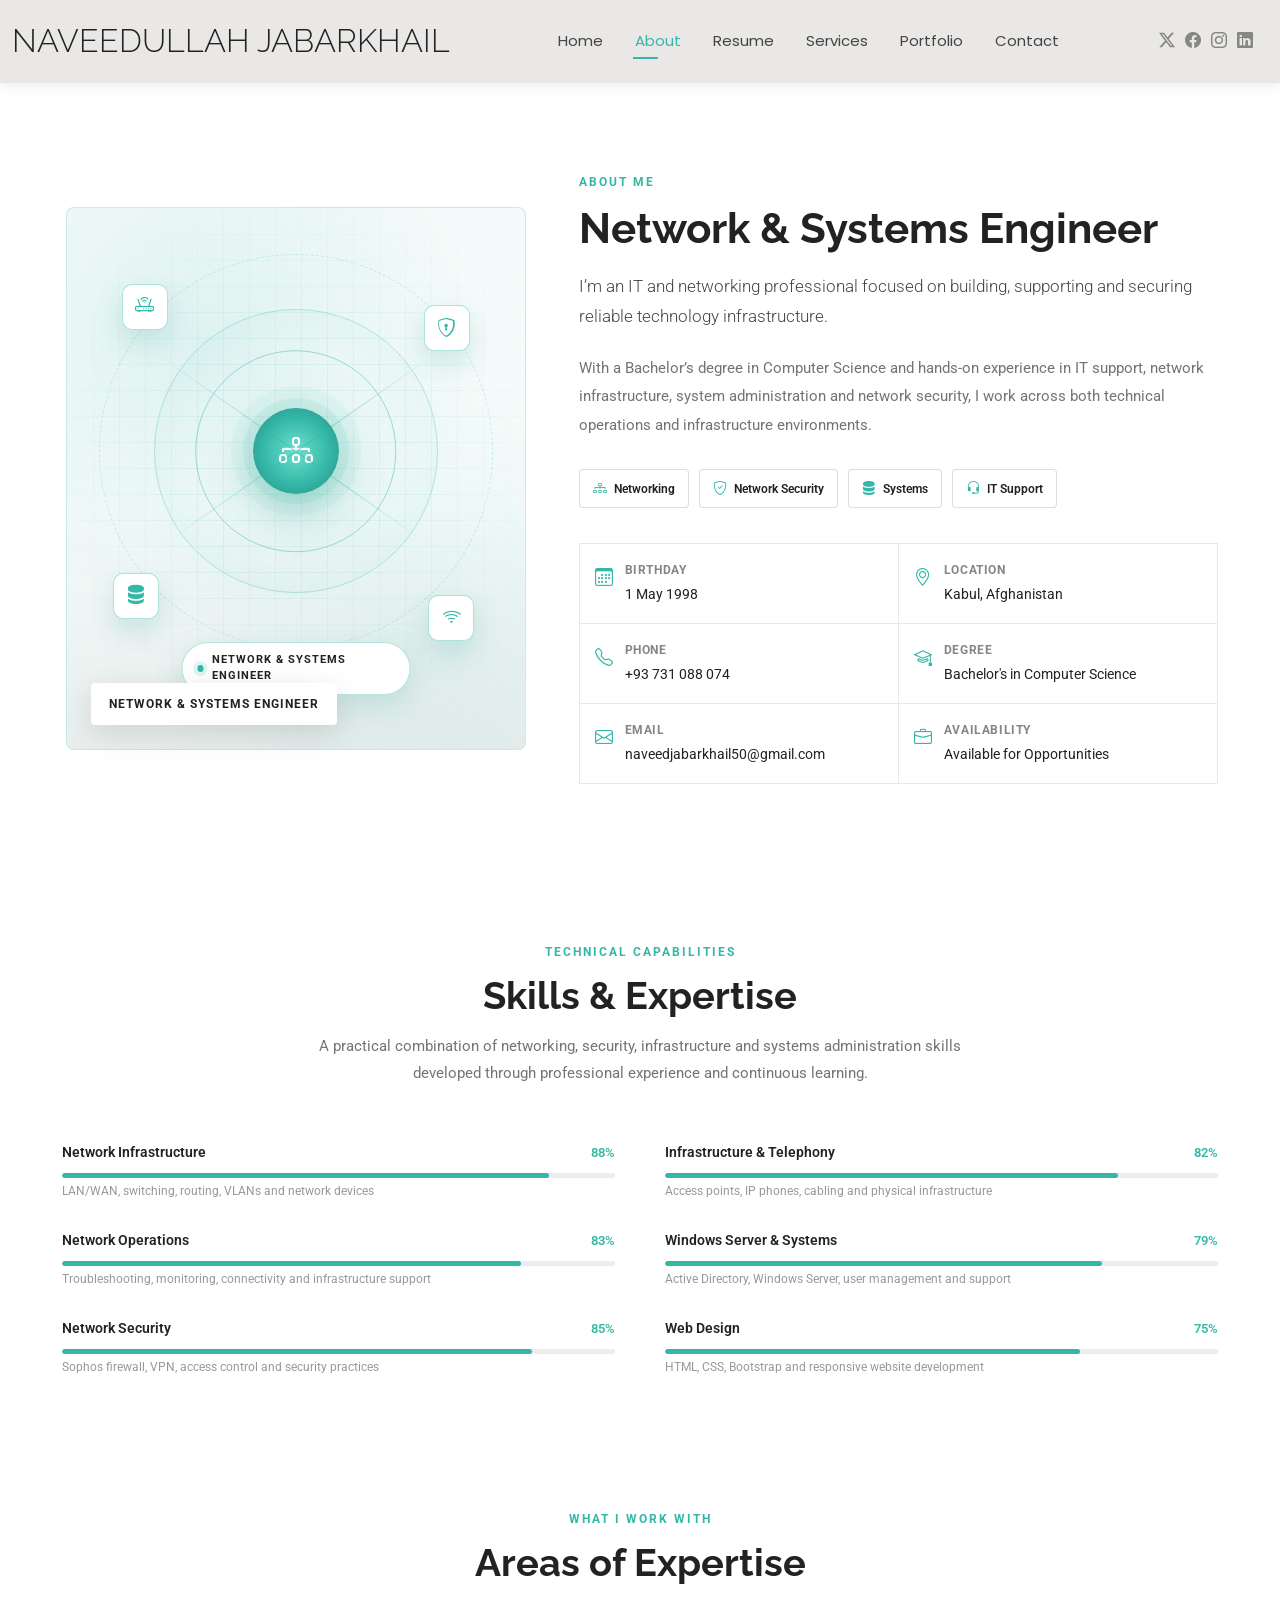
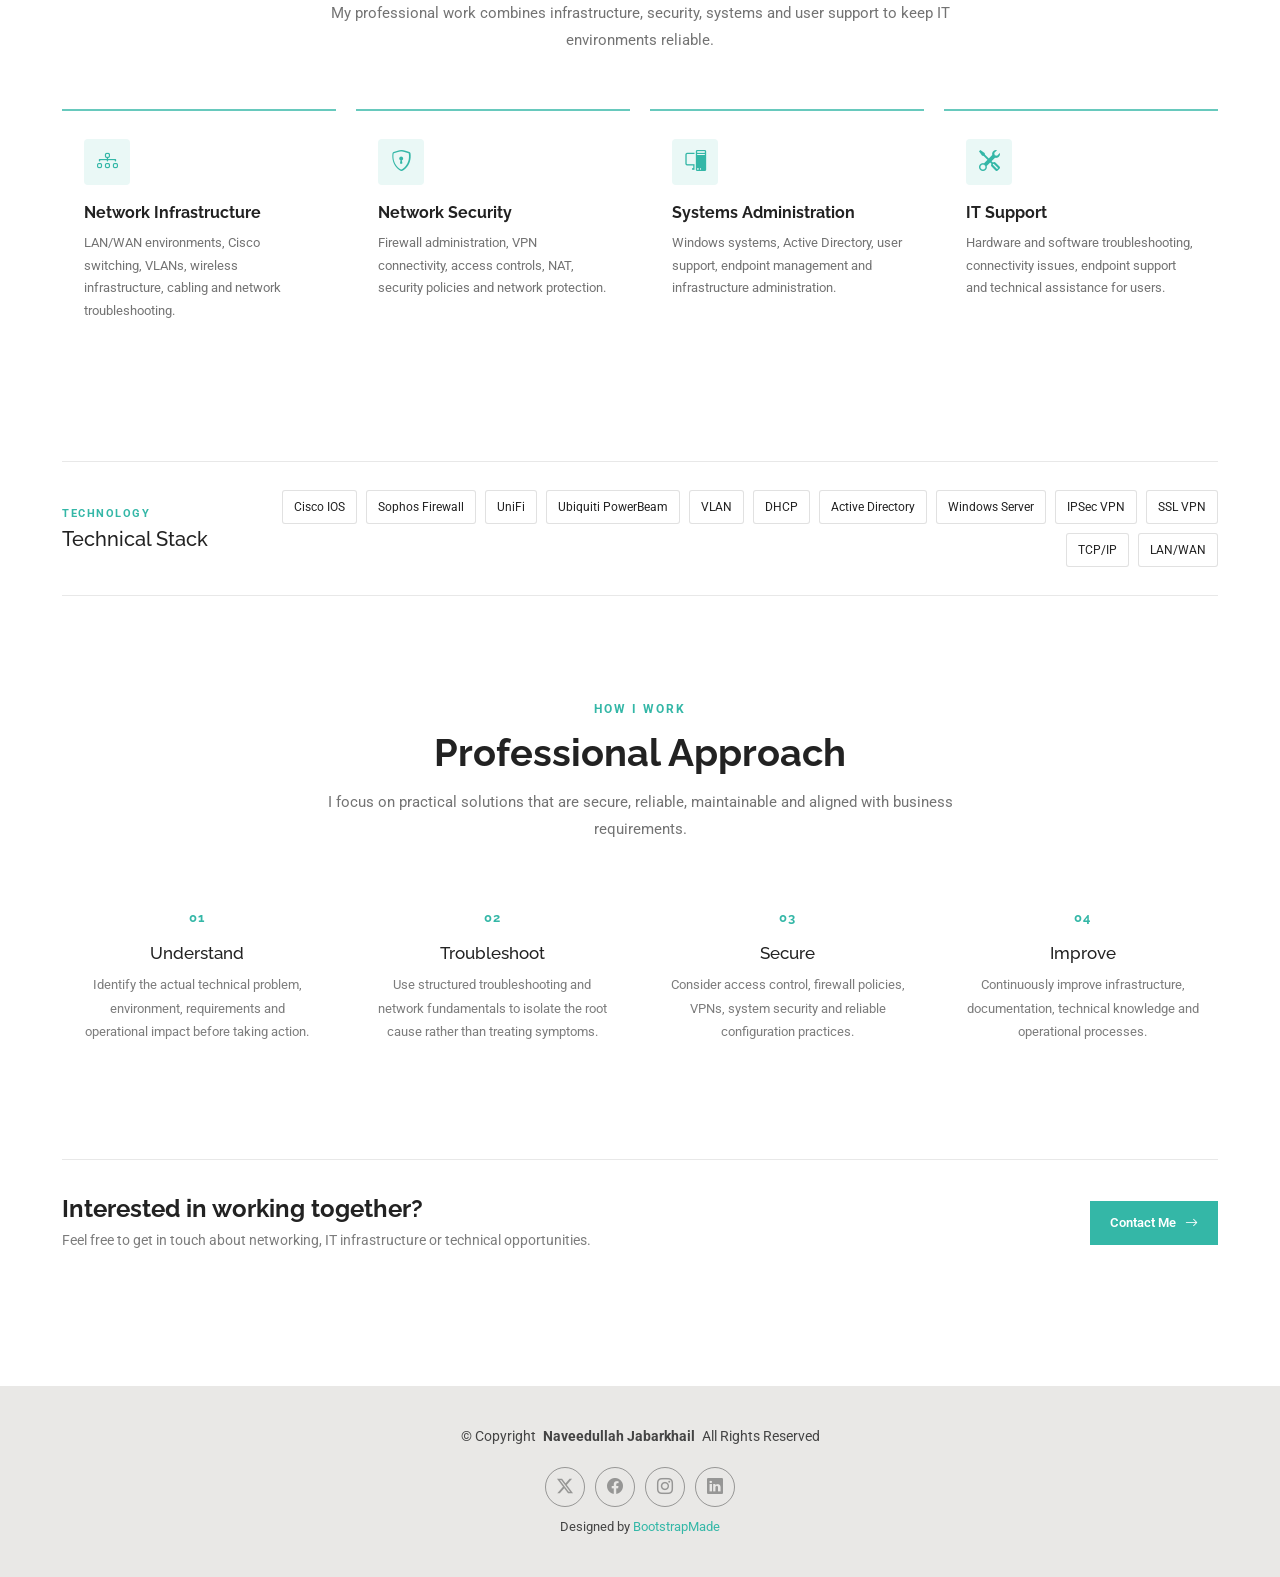
==== commit 3c714c5e: "Update about.html image removed" ====
--- a/about.html
+++ b/about.html
@@ -88,40 +88,245 @@
 
     .about-profile {
       position: relative;
-      max-width: 420px;
+      max-width: 460px;
       margin: 0 auto;
     }
 
-    .about-profile-image {
+
+    /* ---------------------------------------------------------
+       Profile Visual (replaces profile photo)
+    --------------------------------------------------------- */
+
+    .about-profile-visual {
       position: relative;
+      width: 100%;
+      aspect-ratio: 1 / 1.18;
       overflow: hidden;
       border-radius: 8px;
-    }
-
-    .about-profile-image img {
-      width: 100%;
-      height: 520px;
-      object-fit: cover;
-      display: block;
-    }
-
-    .about-profile-image::after {
+
+      background:
+        radial-gradient(circle at 30% 25%, rgba(52, 183, 167, 0.12), transparent 55%),
+        radial-gradient(circle at 75% 80%, rgba(52, 183, 167, 0.08), transparent 50%),
+        #f5fbfa;
+
+      border: 1px solid color-mix(in srgb, var(--accent-color), transparent 78%);
+    }
+
+    .about-profile-visual::after {
       content: "";
       position: absolute;
       inset: 0;
       background: linear-gradient(
         to top,
-        rgba(0, 0, 0, 0.25),
-        transparent 40%
+        rgba(34, 34, 34, 0.06),
+        transparent 45%
       );
       pointer-events: none;
     }
+
+
+    /* Subtle grid overlay */
+
+    .about-profile-visual .visual-grid {
+      position: absolute;
+      inset: 0;
+
+      background-image:
+        linear-gradient(rgba(52, 183, 167, 0.10) 1px, transparent 1px),
+        linear-gradient(90deg, rgba(52, 183, 167, 0.10) 1px, transparent 1px);
+
+      background-size: 26px 26px;
+
+      mask-image: radial-gradient(circle at 50% 45%, black 30%, transparent 78%);
+      -webkit-mask-image: radial-gradient(circle at 50% 45%, black 30%, transparent 78%);
+
+      opacity: 0.9;
+      pointer-events: none;
+    }
+
+
+    /* Concentric rings */
+
+    .about-profile-visual .visual-ring {
+      position: absolute;
+      top: 45%;
+      left: 50%;
+      transform: translate(-50%, -50%);
+      border-radius: 50%;
+      border: 1px solid rgba(52, 183, 167, 0.32);
+      pointer-events: none;
+    }
+
+    .about-profile-visual .ring-one {
+      width: 62%;
+      aspect-ratio: 1 / 1;
+      box-shadow: inset 0 0 40px rgba(52, 183, 167, 0.06);
+    }
+
+    .about-profile-visual .ring-two {
+      width: 86%;
+      aspect-ratio: 1 / 1;
+      border-style: dashed;
+      border-color: rgba(52, 183, 167, 0.22);
+      animation: ringSpin 40s linear infinite;
+    }
+
+    .about-profile-visual .ring-three {
+      width: 44%;
+      aspect-ratio: 1 / 1;
+      border-color: rgba(52, 183, 167, 0.45);
+    }
+
+    @keyframes ringSpin {
+      to { transform: translate(-50%, -50%) rotate(360deg); }
+    }
+
+
+    /* Center core node */
+
+    .about-profile-visual .visual-core {
+      position: absolute;
+      top: 45%;
+      left: 50%;
+      transform: translate(-50%, -50%);
+
+      width: 86px;
+      height: 86px;
+      border-radius: 50%;
+
+      background: radial-gradient(circle, #6fe0d0 0%, #34b7a7 55%, #248b80 100%);
+
+      box-shadow:
+        0 0 0 10px rgba(52, 183, 167, 0.10),
+        0 0 0 22px rgba(52, 183, 167, 0.06),
+        0 18px 45px rgba(44, 156, 143, 0.35);
+
+      display: flex;
+      align-items: center;
+      justify-content: center;
+
+      color: #ffffff;
+      font-size: 34px;
+
+      animation: corePulse 3.4s ease-in-out infinite;
+    }
+
+    @keyframes corePulse {
+      0%, 100% { box-shadow:
+        0 0 0 10px rgba(52, 183, 167, 0.10),
+        0 0 0 22px rgba(52, 183, 167, 0.06),
+        0 18px 45px rgba(44, 156, 143, 0.35); }
+      50% { box-shadow:
+        0 0 0 14px rgba(52, 183, 167, 0.14),
+        0 0 0 30px rgba(52, 183, 167, 0.08),
+        0 22px 55px rgba(44, 156, 143, 0.45); }
+    }
+
+
+    /* Orbiting satellite icons */
+
+    .about-profile-visual .visual-node {
+      position: absolute;
+      width: 46px;
+      height: 46px;
+
+      display: flex;
+      align-items: center;
+      justify-content: center;
+
+      background: #ffffff;
+      border: 1px solid color-mix(in srgb, var(--accent-color), transparent 60%);
+      border-radius: 10px;
+
+      color: var(--accent-color);
+      font-size: 19px;
+
+      box-shadow: 0 12px 28px rgba(44, 156, 143, 0.20);
+      z-index: 3;
+
+      animation: nodeBob 4.5s ease-in-out infinite;
+    }
+
+    .about-profile-visual .node-tl { top: 14%; left: 12%; animation-delay: 0s; }
+    .about-profile-visual .node-tr { top: 18%; right: 12%; animation-delay: .6s; }
+    .about-profile-visual .node-bl { bottom: 24%; left: 10%; animation-delay: 1.2s; }
+    .about-profile-visual .node-br { bottom: 20%; right: 11%; animation-delay: 1.8s; }
+
+    @keyframes nodeBob {
+      0%, 100% { transform: translateY(0); }
+      50% { transform: translateY(-7px); }
+    }
+
+
+    /* Small connection lines from core to nodes */
+
+    .about-profile-visual .visual-line {
+      position: absolute;
+      top: 45%;
+      left: 50%;
+      height: 1px;
+      transform-origin: left center;
+      background: linear-gradient(90deg, rgba(52, 183, 167, 0.55), transparent);
+      z-index: 1;
+      pointer-events: none;
+    }
+
+    .about-profile-visual .line-tl { width: 38%; transform: rotate(215deg); }
+    .about-profile-visual .line-tr { width: 38%; transform: rotate(-35deg); }
+    .about-profile-visual .line-bl { width: 36%; transform: rotate(145deg); }
+    .about-profile-visual .line-br { width: 36%; transform: rotate(35deg); }
+
+
+    /* Floating status chip at the bottom of the visual */
+
+    .about-profile-visual .visual-chip {
+      position: absolute;
+      left: 50%;
+      bottom: 10%;
+      transform: translateX(-50%);
+
+      display: inline-flex;
+      align-items: center;
+      gap: 8px;
+
+      padding: 9px 15px;
+      border-radius: 50px;
+
+      background: #ffffff;
+      border: 1px solid color-mix(in srgb, var(--accent-color), transparent 65%);
+
+      color: var(--heading-color);
+      font-size: 11px;
+      font-weight: 700;
+      letter-spacing: 1px;
+      text-transform: uppercase;
+
+      box-shadow: 0 10px 28px rgba(44, 156, 143, 0.18);
+      z-index: 4;
+    }
+
+    .about-profile-visual .visual-chip .dot {
+      width: 7px;
+      height: 7px;
+      border-radius: 50%;
+      background: var(--accent-color);
+      box-shadow: 0 0 0 4px rgba(52, 183, 167, 0.15);
+      animation: statusPulse 2s infinite;
+    }
+
+    @keyframes statusPulse {
+      0%, 100% { opacity: 1; }
+      50% { opacity: 0.4; }
+    }
+
+
+    /* Role badge under the visual */
 
     .about-role-badge {
       position: absolute;
       left: 25px;
       bottom: 25px;
-      z-index: 2;
+      z-index: 5;
       background: var(--contrast-color);
       padding: 12px 18px;
       border-radius: 4px;
@@ -559,10 +764,6 @@
         font-size: 31px;
       }
 
-      .about-profile-image img {
-        height: 430px;
-      }
-
       .about-intro h1 {
         font-size: 31px;
       }
@@ -604,10 +805,6 @@
         padding: 45px 0 50px;
       }
 
-      .about-profile-image img {
-        height: 380px;
-      }
-
       .about-role-badge {
         left: 15px;
         bottom: 15px;
@@ -625,6 +822,18 @@
         padding-bottom: 50px;
       }
 
+      .about-profile-visual .visual-core {
+        width: 70px;
+        height: 70px;
+        font-size: 28px;
+      }
+
+      .about-profile-visual .visual-node {
+        width: 40px;
+        height: 40px;
+        font-size: 16px;
+      }
+
     }
 
   </style>
@@ -724,15 +933,38 @@
 
         <div class="row align-items-center gy-5">
 
-          <!-- Profile Image -->
+          <!-- Profile Visual (replaces profile photo) -->
           <div class="col-lg-5" data-aos="fade-right">
 
             <div class="about-profile">
 
-              <div class="about-profile-image">
-                <img
-                  src="profile-img.jpg"
-                  alt="Naveedullah Jabarkhail - Network and Systems Engineer">
+              <div class="about-profile-visual">
+
+                <div class="visual-grid"></div>
+
+                <div class="visual-ring ring-two"></div>
+                <div class="visual-ring ring-one"></div>
+                <div class="visual-ring ring-three"></div>
+
+                <div class="visual-line line-tl"></div>
+                <div class="visual-line line-tr"></div>
+                <div class="visual-line line-bl"></div>
+                <div class="visual-line line-br"></div>
+
+                <div class="visual-node node-tl"><i class="bi bi-router"></i></div>
+                <div class="visual-node node-tr"><i class="bi bi-shield-lock"></i></div>
+                <div class="visual-node node-bl"><i class="bi bi-server"></i></div>
+                <div class="visual-node node-br"><i class="bi bi-wifi"></i></div>
+
+                <div class="visual-core">
+                  <i class="bi bi-diagram-3"></i>
+                </div>
+
+                <div class="visual-chip">
+                  <span class="dot"></span>
+                  Network &amp; Systems Engineer
+                </div>
+
               </div>
 
               <div class="about-role-badge">
@@ -1366,4 +1598,3 @@
 </body>
 
 </html>
-
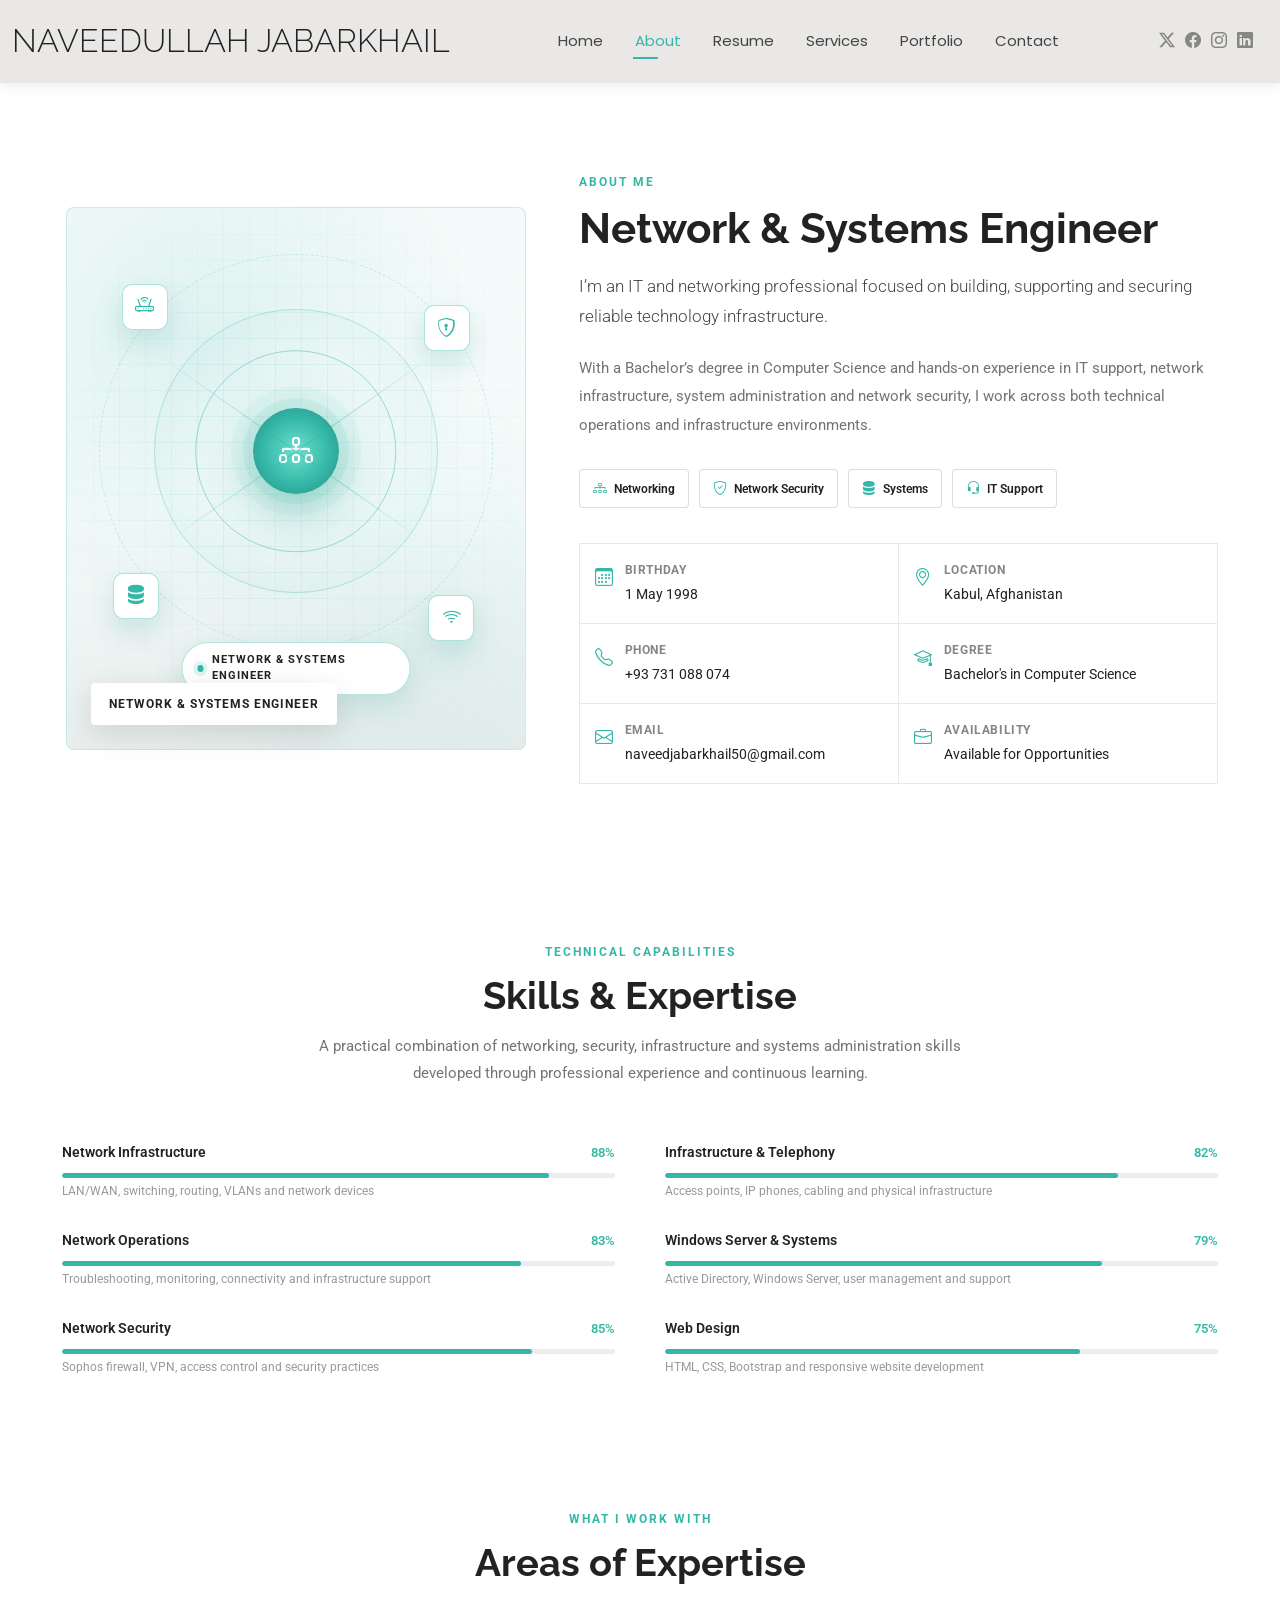
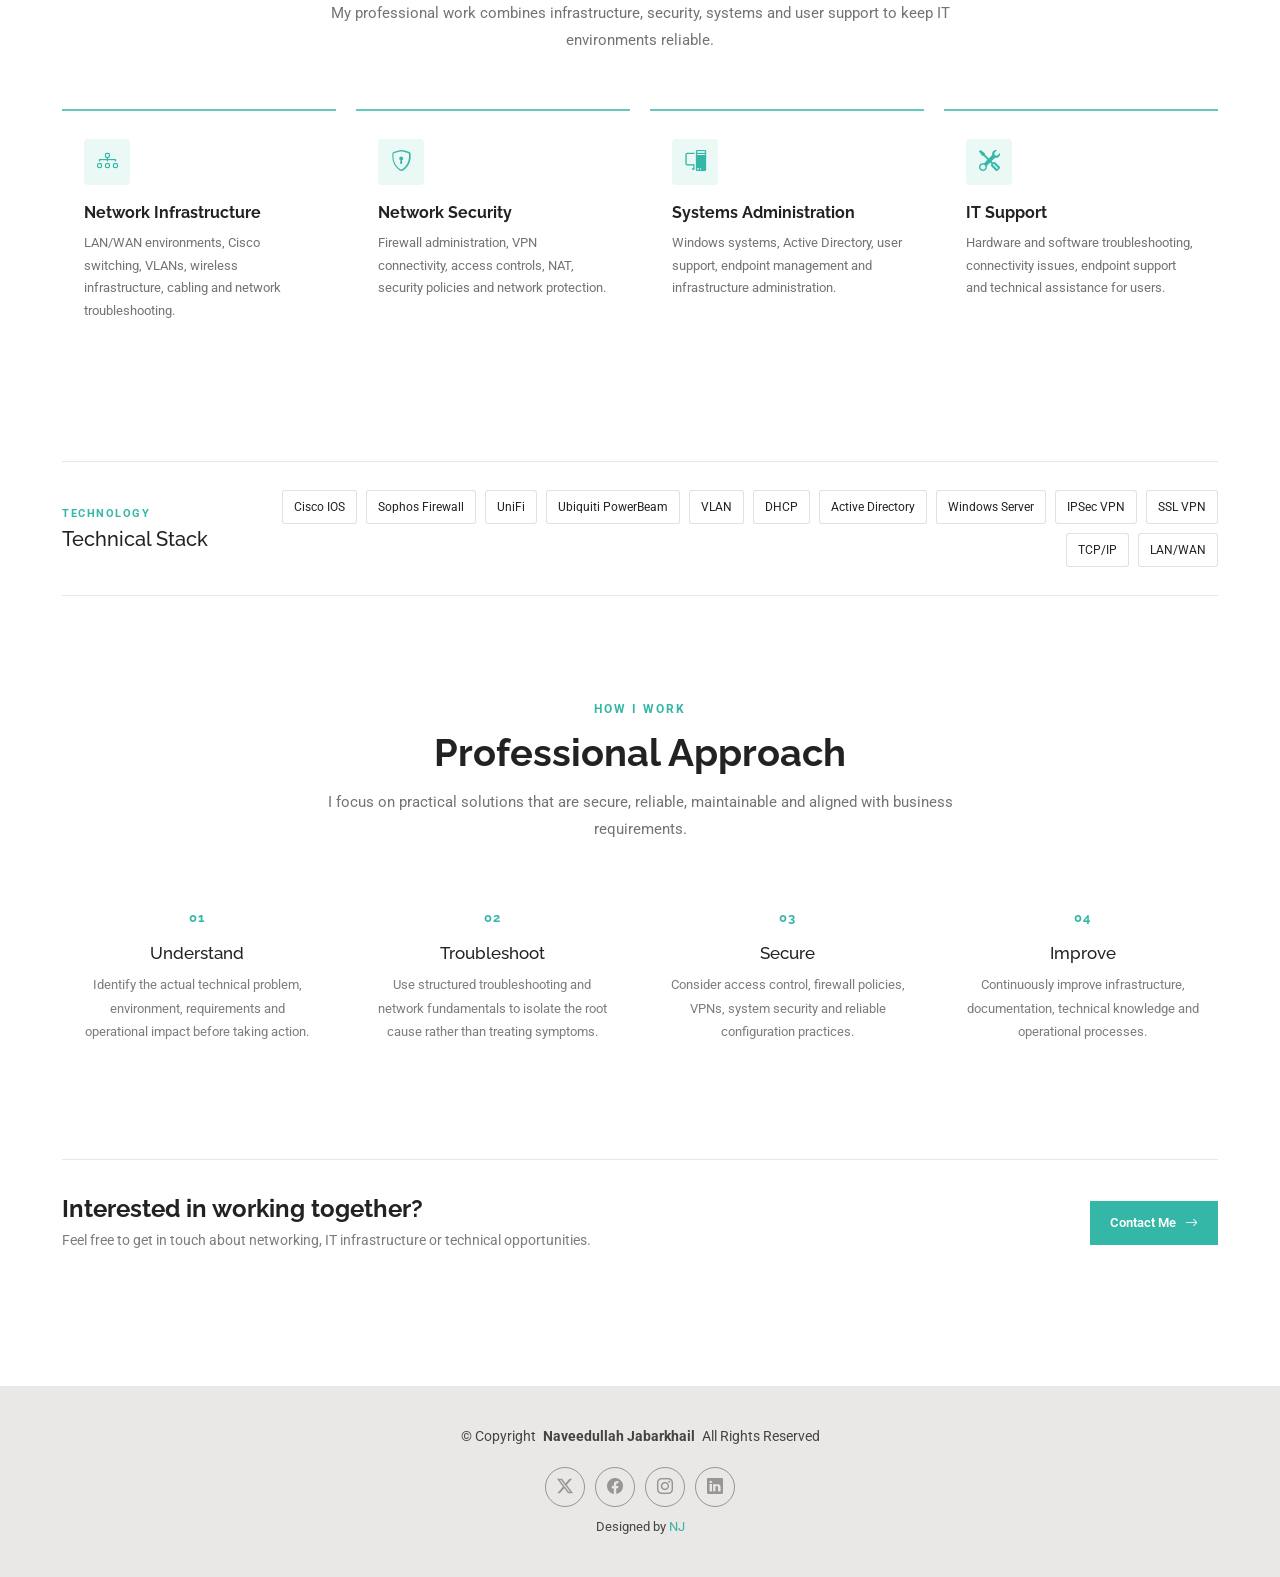
==== commit a3d24937: "Update about.html designed by NJ" ====
--- a/about.html
+++ b/about.html
@@ -1557,7 +1557,7 @@
 
         Designed by
         <a href="https://bootstrapmade.com/">
-          BootstrapMade
+          NJ
         </a>
 
       </div>
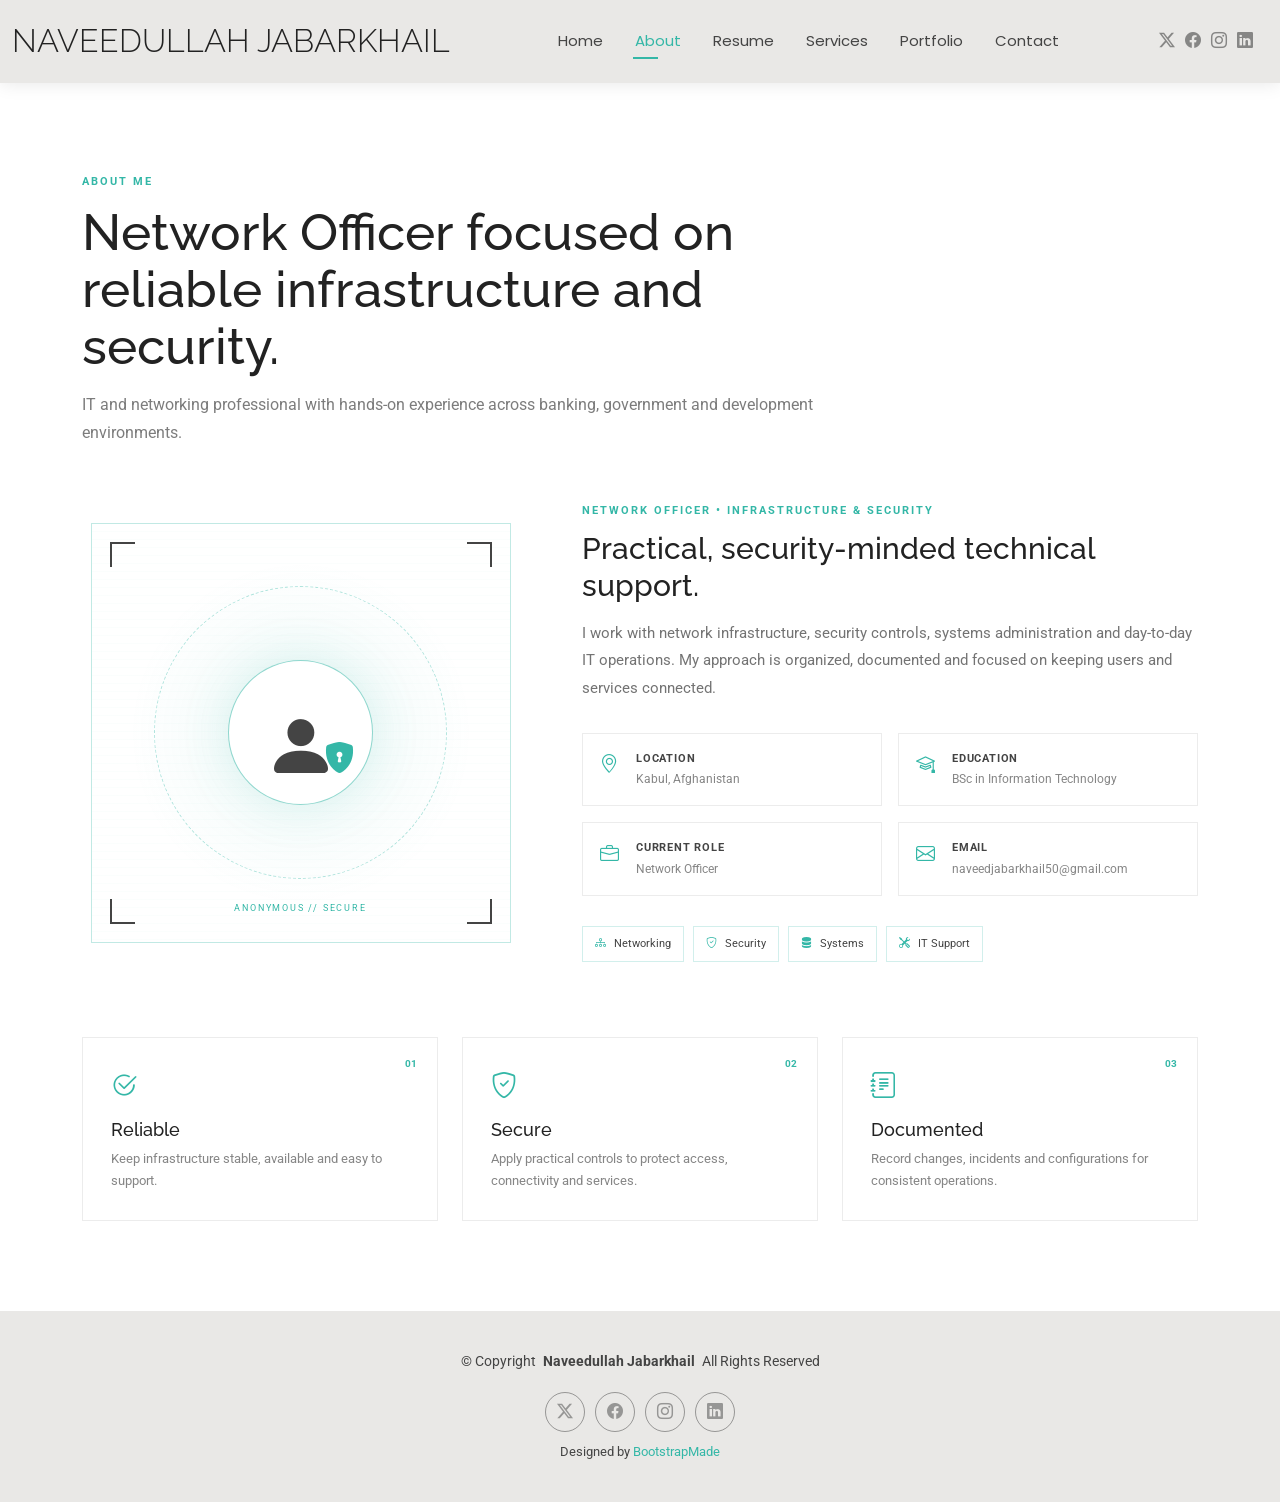
==== commit 72700511: "New files all files has been added" ====
--- a/about.html
+++ b/about.html
@@ -1,1600 +1,138 @@
 <!DOCTYPE html>
+
 <html lang="en">
-
 <head>
-  <meta charset="utf-8">
-  <meta content="width=device-width, initial-scale=1.0" name="viewport">
-
-  <title>About - Naveedullah Jabarkhail</title>
-  <meta name="description" content="About Naveedullah Jabarkhail - Network and Systems Engineer">
-  <meta name="keywords" content="Naveedullah Jabarkhail, Network Engineer, Systems Engineer, IT, Networking, Cybersecurity">
-
-  <!-- Favicons -->
-  <link href="favicon.png" rel="icon">
-  <link href="apple-touch-icon.png" rel="apple-touch-icon">
-
-  <!-- Fonts -->
-  <link href="https://fonts.googleapis.com" rel="preconnect">
-  <link href="https://fonts.gstatic.com" rel="preconnect" crossorigin>
-  <link
-    href="https://fonts.googleapis.com/css2?family=Roboto:wght@300;400;500;600;700&family=Poppins:wght@400;500;600;700&family=Raleway:wght@400;500;600;700&display=swap"
-    rel="stylesheet">
-
-  <!-- Vendor CSS Files -->
-  <link href="bootstrap.min.css" rel="stylesheet">
-  <link href="bootstrap-icons.css" rel="stylesheet">
-  <link href="aos.css" rel="stylesheet">
-  <link href="swiper-bundle.min.css" rel="stylesheet">
-  <link href="glightbox.min.css" rel="stylesheet">
-
-  <!-- Main CSS File -->
-  <link href="main.css" rel="stylesheet">
-
-
-  <!-- =========================================================
+<meta charset="utf-8"/>
+<meta content="width=device-width, initial-scale=1.0" name="viewport"/>
+<title>About - Naveedullah Jabarkhail</title>
+<meta content="About Naveedullah Jabarkhail - Network and Systems Engineer" name="description"/>
+<meta content="Naveedullah Jabarkhail, Network Engineer, Systems Engineer, IT, Networking, Cybersecurity" name="keywords"/>
+<!-- Favicons -->
+<link href="favicon.png" rel="icon"/>
+<link href="apple-touch-icon.png" rel="apple-touch-icon"/>
+<!-- Fonts -->
+<link href="https://fonts.googleapis.com" rel="preconnect"/>
+<link crossorigin="" href="https://fonts.gstatic.com" rel="preconnect"/>
+<link href="https://fonts.googleapis.com/css2?family=Roboto:wght@300;400;500;600;700&amp;family=Poppins:wght@400;500;600;700&amp;family=Raleway:wght@400;500;600;700&amp;display=swap" rel="stylesheet"/>
+<!-- Vendor CSS Files -->
+<link href="bootstrap.min.css" rel="stylesheet"/>
+<link href="bootstrap-icons.css" rel="stylesheet"/>
+<link href="aos.css" rel="stylesheet"/>
+<!-- Main CSS File -->
+<link href="main.css" rel="stylesheet"/>
+<!-- =========================================================
        ABOUT PAGE ONLY CSS
        ========================================================= -->
-  <style>
-
-    /* ---------------------------------------------------------
-       General
-    --------------------------------------------------------- */
-
-    .about-modern {
-      padding-bottom: 80px;
-    }
-
-    .about-modern .container {
-      max-width: 1180px;
-    }
-
-    .about-modern .section-heading {
-      margin-bottom: 55px;
-    }
-
-    .about-modern .section-eyebrow {
-      display: inline-block;
-      font-size: 12px;
-      font-weight: 700;
-      letter-spacing: 2px;
-      text-transform: uppercase;
-      color: var(--accent-color);
-      margin-bottom: 12px;
-    }
-
-    .about-modern .section-heading h2 {
-      font-size: 38px;
-      font-weight: 700;
-      margin: 0 0 14px;
-      color: var(--heading-color);
-    }
-
-    .about-modern .section-heading p {
-      max-width: 680px;
-      margin: 0 auto;
-      color: color-mix(in srgb, var(--default-color), transparent 25%);
-      line-height: 1.8;
-      font-size: 15px;
-    }
-
-
-    /* ---------------------------------------------------------
-       About Hero
-    --------------------------------------------------------- */
-
-    .about-hero {
-      padding: 90px 0 70px;
-    }
-
-    .about-profile {
-      position: relative;
-      max-width: 460px;
-      margin: 0 auto;
-    }
-
-
-    /* ---------------------------------------------------------
-       Profile Visual (replaces profile photo)
-    --------------------------------------------------------- */
-
-    .about-profile-visual {
-      position: relative;
-      width: 100%;
-      aspect-ratio: 1 / 1.18;
-      overflow: hidden;
-      border-radius: 8px;
-
-      background:
-        radial-gradient(circle at 30% 25%, rgba(52, 183, 167, 0.12), transparent 55%),
-        radial-gradient(circle at 75% 80%, rgba(52, 183, 167, 0.08), transparent 50%),
-        #f5fbfa;
-
-      border: 1px solid color-mix(in srgb, var(--accent-color), transparent 78%);
-    }
-
-    .about-profile-visual::after {
-      content: "";
-      position: absolute;
-      inset: 0;
-      background: linear-gradient(
-        to top,
-        rgba(34, 34, 34, 0.06),
-        transparent 45%
-      );
-      pointer-events: none;
-    }
-
-
-    /* Subtle grid overlay */
-
-    .about-profile-visual .visual-grid {
-      position: absolute;
-      inset: 0;
-
-      background-image:
-        linear-gradient(rgba(52, 183, 167, 0.10) 1px, transparent 1px),
-        linear-gradient(90deg, rgba(52, 183, 167, 0.10) 1px, transparent 1px);
-
-      background-size: 26px 26px;
-
-      mask-image: radial-gradient(circle at 50% 45%, black 30%, transparent 78%);
-      -webkit-mask-image: radial-gradient(circle at 50% 45%, black 30%, transparent 78%);
-
-      opacity: 0.9;
-      pointer-events: none;
-    }
-
-
-    /* Concentric rings */
-
-    .about-profile-visual .visual-ring {
-      position: absolute;
-      top: 45%;
-      left: 50%;
-      transform: translate(-50%, -50%);
-      border-radius: 50%;
-      border: 1px solid rgba(52, 183, 167, 0.32);
-      pointer-events: none;
-    }
-
-    .about-profile-visual .ring-one {
-      width: 62%;
-      aspect-ratio: 1 / 1;
-      box-shadow: inset 0 0 40px rgba(52, 183, 167, 0.06);
-    }
-
-    .about-profile-visual .ring-two {
-      width: 86%;
-      aspect-ratio: 1 / 1;
-      border-style: dashed;
-      border-color: rgba(52, 183, 167, 0.22);
-      animation: ringSpin 40s linear infinite;
-    }
-
-    .about-profile-visual .ring-three {
-      width: 44%;
-      aspect-ratio: 1 / 1;
-      border-color: rgba(52, 183, 167, 0.45);
-    }
-
-    @keyframes ringSpin {
-      to { transform: translate(-50%, -50%) rotate(360deg); }
-    }
-
-
-    /* Center core node */
-
-    .about-profile-visual .visual-core {
-      position: absolute;
-      top: 45%;
-      left: 50%;
-      transform: translate(-50%, -50%);
-
-      width: 86px;
-      height: 86px;
-      border-radius: 50%;
-
-      background: radial-gradient(circle, #6fe0d0 0%, #34b7a7 55%, #248b80 100%);
-
-      box-shadow:
-        0 0 0 10px rgba(52, 183, 167, 0.10),
-        0 0 0 22px rgba(52, 183, 167, 0.06),
-        0 18px 45px rgba(44, 156, 143, 0.35);
-
-      display: flex;
-      align-items: center;
-      justify-content: center;
-
-      color: #ffffff;
-      font-size: 34px;
-
-      animation: corePulse 3.4s ease-in-out infinite;
-    }
-
-    @keyframes corePulse {
-      0%, 100% { box-shadow:
-        0 0 0 10px rgba(52, 183, 167, 0.10),
-        0 0 0 22px rgba(52, 183, 167, 0.06),
-        0 18px 45px rgba(44, 156, 143, 0.35); }
-      50% { box-shadow:
-        0 0 0 14px rgba(52, 183, 167, 0.14),
-        0 0 0 30px rgba(52, 183, 167, 0.08),
-        0 22px 55px rgba(44, 156, 143, 0.45); }
-    }
-
-
-    /* Orbiting satellite icons */
-
-    .about-profile-visual .visual-node {
-      position: absolute;
-      width: 46px;
-      height: 46px;
-
-      display: flex;
-      align-items: center;
-      justify-content: center;
-
-      background: #ffffff;
-      border: 1px solid color-mix(in srgb, var(--accent-color), transparent 60%);
-      border-radius: 10px;
-
-      color: var(--accent-color);
-      font-size: 19px;
-
-      box-shadow: 0 12px 28px rgba(44, 156, 143, 0.20);
-      z-index: 3;
-
-      animation: nodeBob 4.5s ease-in-out infinite;
-    }
-
-    .about-profile-visual .node-tl { top: 14%; left: 12%; animation-delay: 0s; }
-    .about-profile-visual .node-tr { top: 18%; right: 12%; animation-delay: .6s; }
-    .about-profile-visual .node-bl { bottom: 24%; left: 10%; animation-delay: 1.2s; }
-    .about-profile-visual .node-br { bottom: 20%; right: 11%; animation-delay: 1.8s; }
-
-    @keyframes nodeBob {
-      0%, 100% { transform: translateY(0); }
-      50% { transform: translateY(-7px); }
-    }
-
-
-    /* Small connection lines from core to nodes */
-
-    .about-profile-visual .visual-line {
-      position: absolute;
-      top: 45%;
-      left: 50%;
-      height: 1px;
-      transform-origin: left center;
-      background: linear-gradient(90deg, rgba(52, 183, 167, 0.55), transparent);
-      z-index: 1;
-      pointer-events: none;
-    }
-
-    .about-profile-visual .line-tl { width: 38%; transform: rotate(215deg); }
-    .about-profile-visual .line-tr { width: 38%; transform: rotate(-35deg); }
-    .about-profile-visual .line-bl { width: 36%; transform: rotate(145deg); }
-    .about-profile-visual .line-br { width: 36%; transform: rotate(35deg); }
-
-
-    /* Floating status chip at the bottom of the visual */
-
-    .about-profile-visual .visual-chip {
-      position: absolute;
-      left: 50%;
-      bottom: 10%;
-      transform: translateX(-50%);
-
-      display: inline-flex;
-      align-items: center;
-      gap: 8px;
-
-      padding: 9px 15px;
-      border-radius: 50px;
-
-      background: #ffffff;
-      border: 1px solid color-mix(in srgb, var(--accent-color), transparent 65%);
-
-      color: var(--heading-color);
-      font-size: 11px;
-      font-weight: 700;
-      letter-spacing: 1px;
-      text-transform: uppercase;
-
-      box-shadow: 0 10px 28px rgba(44, 156, 143, 0.18);
-      z-index: 4;
-    }
-
-    .about-profile-visual .visual-chip .dot {
-      width: 7px;
-      height: 7px;
-      border-radius: 50%;
-      background: var(--accent-color);
-      box-shadow: 0 0 0 4px rgba(52, 183, 167, 0.15);
-      animation: statusPulse 2s infinite;
-    }
-
-    @keyframes statusPulse {
-      0%, 100% { opacity: 1; }
-      50% { opacity: 0.4; }
-    }
-
-
-    /* Role badge under the visual */
-
-    .about-role-badge {
-      position: absolute;
-      left: 25px;
-      bottom: 25px;
-      z-index: 5;
-      background: var(--contrast-color);
-      padding: 12px 18px;
-      border-radius: 4px;
-      font-size: 12px;
-      font-weight: 700;
-      letter-spacing: 1px;
-      text-transform: uppercase;
-      color: var(--heading-color);
-      box-shadow: 0 8px 30px rgba(0, 0, 0, 0.12);
-    }
-
-
-    /* ---------------------------------------------------------
-       Introduction
-    --------------------------------------------------------- */
-
-    .about-intro {
-      padding-left: 25px;
-    }
-
-    .about-intro .eyebrow {
-      font-size: 12px;
-      font-weight: 700;
-      letter-spacing: 2px;
-      text-transform: uppercase;
-      color: var(--accent-color);
-      margin-bottom: 14px;
-      display: block;
-    }
-
-    .about-intro h1 {
-      font-size: 42px;
-      line-height: 1.15;
-      font-weight: 700;
-      color: var(--heading-color);
-      margin-bottom: 18px;
-    }
-
-    .about-intro .lead {
-      font-size: 17px;
-      line-height: 1.8;
-      color: var(--default-color);
-      margin-bottom: 22px;
-    }
-
-    .about-intro .description {
-      font-size: 15px;
-      line-height: 1.9;
-      color: color-mix(in srgb, var(--default-color), transparent 25%);
-      margin-bottom: 30px;
-    }
-
-
-    /* ---------------------------------------------------------
-       Quick Focus
-    --------------------------------------------------------- */
-
-    .about-focus {
-      display: flex;
-      flex-wrap: wrap;
-      gap: 10px;
-      margin-bottom: 35px;
-    }
-
-    .about-focus span {
-      display: inline-flex;
-      align-items: center;
-      gap: 7px;
-      padding: 8px 13px;
-      border: 1px solid color-mix(in srgb, var(--default-color), transparent 82%);
-      border-radius: 4px;
-      font-size: 12px;
-      font-weight: 600;
-      color: var(--heading-color);
-      background: color-mix(in srgb, var(--background-color), transparent 25%);
-    }
-
-    .about-focus i {
-      color: var(--accent-color);
-      font-size: 14px;
-    }
-
-
-    /* ---------------------------------------------------------
-       Personal Information
-    --------------------------------------------------------- */
-
-    .about-details {
-      display: grid;
-      grid-template-columns: repeat(2, minmax(0, 1fr));
-      border-top: 1px solid color-mix(in srgb, var(--default-color), transparent 88%);
-      border-left: 1px solid color-mix(in srgb, var(--default-color), transparent 88%);
-    }
-
-    .about-detail {
-      display: flex;
-      align-items: flex-start;
-      gap: 12px;
-      padding: 17px 15px;
-      border-right: 1px solid color-mix(in srgb, var(--default-color), transparent 88%);
-      border-bottom: 1px solid color-mix(in srgb, var(--default-color), transparent 88%);
-    }
-
-    .about-detail i {
-      color: var(--accent-color);
-      font-size: 18px;
-      margin-top: 2px;
-    }
-
-    .about-detail strong {
-      display: block;
-      font-size: 12px;
-      text-transform: uppercase;
-      letter-spacing: 0.6px;
-      color: color-mix(in srgb, var(--default-color), transparent 35%);
-      margin-bottom: 3px;
-    }
-
-    .about-detail span,
-    .about-detail a {
-      font-size: 14px;
-      color: var(--heading-color);
-      text-decoration: none;
-      word-break: break-word;
-    }
-
-
-    /* ---------------------------------------------------------
-       Skills
-    --------------------------------------------------------- */
-
-    .about-skills {
-      padding: 85px 0 30px;
-    }
-
-    .skills-layout {
-      display: grid;
-      grid-template-columns: 1fr 1fr;
-      gap: 50px;
-    }
-
-    .skill-item {
-      margin-bottom: 30px;
-    }
-
-    .skill-header {
-      display: flex;
-      justify-content: space-between;
-      align-items: center;
-      margin-bottom: 10px;
-    }
-
-    .skill-name {
-      font-size: 14px;
-      font-weight: 600;
-      color: var(--heading-color);
-    }
-
-    .skill-value {
-      font-size: 13px;
-      font-weight: 600;
-      color: var(--accent-color);
-    }
-
-    .skill-line {
-      width: 100%;
-      height: 5px;
-      background: color-mix(in srgb, var(--default-color), transparent 90%);
-      overflow: hidden;
-      border-radius: 10px;
-    }
-
-    .skill-line span {
-      display: block;
-      height: 100%;
-      background: var(--accent-color);
-      border-radius: 10px;
-    }
-
-    .skill-note {
-      margin-top: 4px;
-      font-size: 12px;
-      color: color-mix(in srgb, var(--default-color), transparent 45%);
-    }
-
-
-    /* ---------------------------------------------------------
-       Expertise
-    --------------------------------------------------------- */
-
-    .about-expertise {
-      padding: 70px 0;
-    }
-
-    .expertise-grid {
-      display: grid;
-      grid-template-columns: repeat(4, 1fr);
-      gap: 20px;
-    }
-
-    .expertise-item {
-      padding: 28px 22px;
-      border-top: 2px solid color-mix(in srgb, var(--accent-color), transparent 25%);
-      background: color-mix(in srgb, var(--background-color), transparent 35%);
-      transition: all 0.3s ease;
-    }
-
-    .expertise-item:hover {
-      transform: translateY(-5px);
-      border-top-color: var(--accent-color);
-    }
-
-    .expertise-icon {
-      width: 46px;
-      height: 46px;
-      display: flex;
-      align-items: center;
-      justify-content: center;
-      margin-bottom: 18px;
-      background: color-mix(in srgb, var(--accent-color), transparent 90%);
-      color: var(--accent-color);
-      font-size: 21px;
-      border-radius: 4px;
-    }
-
-    .expertise-item h3 {
-      font-size: 16px;
-      font-weight: 700;
-      margin-bottom: 10px;
-      color: var(--heading-color);
-    }
-
-    .expertise-item p {
-      margin: 0;
-      font-size: 13px;
-      line-height: 1.75;
-      color: color-mix(in srgb, var(--default-color), transparent 25%);
-    }
-
-
-    /* ---------------------------------------------------------
-       Technical Stack
-    --------------------------------------------------------- */
-
-    .technical-stack {
-      padding: 40px 0 80px;
-    }
-
-    .stack-wrapper {
-      border-top: 1px solid color-mix(in srgb, var(--default-color), transparent 88%);
-      border-bottom: 1px solid color-mix(in srgb, var(--default-color), transparent 88%);
-      padding: 28px 0;
-      display: flex;
-      align-items: center;
-      justify-content: space-between;
-      gap: 30px;
-    }
-
-    .stack-title {
-      min-width: 170px;
-    }
-
-    .stack-title span {
-      display: block;
-      font-size: 11px;
-      font-weight: 700;
-      text-transform: uppercase;
-      letter-spacing: 1.5px;
-      color: var(--accent-color);
-      margin-bottom: 5px;
-    }
-
-    .stack-title h3 {
-      margin: 0;
-      font-size: 20px;
-      color: var(--heading-color);
-    }
-
-    .stack-list {
-      display: flex;
-      flex-wrap: wrap;
-      justify-content: flex-end;
-      gap: 9px;
-    }
-
-    .stack-list span {
-      padding: 7px 11px;
-      border: 1px solid color-mix(in srgb, var(--default-color), transparent 84%);
-      font-size: 12px;
-      color: var(--heading-color);
-      border-radius: 3px;
-      background: var(--background-color);
-    }
-
-
-    /* ---------------------------------------------------------
-       Professional Approach
-    --------------------------------------------------------- */
-
-    .approach-section {
-      padding: 20px 0 70px;
-    }
-
-    .approach-grid {
-      display: grid;
-      grid-template-columns: repeat(4, 1fr);
-      gap: 25px;
-    }
-
-    .approach-item {
-      text-align: center;
-      padding: 10px 15px;
-    }
-
-    .approach-number {
-      font-family: var(--heading-font);
-      font-size: 13px;
-      font-weight: 700;
-      color: var(--accent-color);
-      letter-spacing: 1px;
-      margin-bottom: 15px;
-    }
-
-    .approach-item h3 {
-      font-size: 17px;
-      margin-bottom: 10px;
-      color: var(--heading-color);
-    }
-
-    .approach-item p {
-      font-size: 13px;
-      line-height: 1.8;
-      color: color-mix(in srgb, var(--default-color), transparent 30%);
-      margin: 0;
-    }
-
-
-    /* ---------------------------------------------------------
-       CTA
-    --------------------------------------------------------- */
-
-    .about-cta {
-      padding: 35px 0 20px;
-    }
-
-    .cta-inner {
-      display: flex;
-      align-items: center;
-      justify-content: space-between;
-      gap: 30px;
-      padding: 35px 0;
-      border-top: 1px solid color-mix(in srgb, var(--default-color), transparent 88%);
-    }
-
-    .cta-inner h3 {
-      font-size: 24px;
-      font-weight: 700;
-      color: var(--heading-color);
-      margin: 0 0 7px;
-    }
-
-    .cta-inner p {
-      margin: 0;
-      color: color-mix(in srgb, var(--default-color), transparent 30%);
-      font-size: 14px;
-    }
-
-    .cta-button {
-      display: inline-flex;
-      align-items: center;
-      gap: 9px;
-      padding: 12px 20px;
-      background: var(--accent-color);
-      color: var(--contrast-color);
-      text-decoration: none;
-      font-size: 13px;
-      font-weight: 600;
-      transition: all 0.3s ease;
-      white-space: nowrap;
-    }
-
-    .cta-button:hover {
-      opacity: 0.88;
-      color: var(--contrast-color);
-      transform: translateY(-2px);
-    }
-
-
-    /* ---------------------------------------------------------
-       Responsive
-    --------------------------------------------------------- */
-
-    @media (max-width: 991px) {
-
-      .about-hero {
-        padding-top: 60px;
-      }
-
-      .about-intro {
-        padding-left: 0;
-        margin-top: 35px;
-      }
-
-      .about-intro h1 {
-        font-size: 36px;
-      }
-
-      .skills-layout {
-        gap: 30px;
-      }
-
-      .expertise-grid {
-        grid-template-columns: repeat(2, 1fr);
-      }
-
-      .approach-grid {
-        grid-template-columns: repeat(2, 1fr);
-        row-gap: 35px;
-      }
-
-      .stack-wrapper {
-        display: block;
-      }
-
-      .stack-list {
-        justify-content: flex-start;
-        margin-top: 20px;
-      }
-
-    }
-
-    @media (max-width: 767px) {
-
-      .about-modern .section-heading h2 {
-        font-size: 31px;
-      }
-
-      .about-intro h1 {
-        font-size: 31px;
-      }
-
-      .about-intro .lead {
-        font-size: 15px;
-      }
-
-      .about-details {
-        grid-template-columns: 1fr;
-      }
-
-      .skills-layout {
-        grid-template-columns: 1fr;
-        gap: 0;
-      }
-
-      .expertise-grid {
-        grid-template-columns: 1fr;
-      }
-
-      .approach-grid {
-        grid-template-columns: 1fr;
-      }
-
-      .cta-inner {
-        display: block;
-      }
-
-      .cta-button {
-        margin-top: 20px;
-      }
-
-    }
-
-    @media (max-width: 575px) {
-
-      .about-hero {
-        padding: 45px 0 50px;
-      }
-
-      .about-role-badge {
-        left: 15px;
-        bottom: 15px;
-      }
-
-      .about-modern .section-heading {
-        margin-bottom: 40px;
-      }
-
-      .about-detail {
-        padding: 14px 12px;
-      }
-
-      .technical-stack {
-        padding-bottom: 50px;
-      }
-
-      .about-profile-visual .visual-core {
-        width: 70px;
-        height: 70px;
-        font-size: 28px;
-      }
-
-      .about-profile-visual .visual-node {
-        width: 40px;
-        height: 40px;
-        font-size: 16px;
-      }
-
-    }
-
-  </style>
-
-</head>
-
-
+<style>.about-modern{background:var(--background-color)}.about-clean{padding:85px 0 55px}.about-clean-head{max-width:780px;margin-bottom:55px}.about-clean-head>span,.about-role{font-size:11px;font-weight:700;letter-spacing:2px;color:var(--accent-color)}.about-clean-head h1{font-size:clamp(34px,4vw,52px);line-height:1.12;margin:12px 0 15px}.about-clean-head p{font-size:16px;line-height:1.8;color:color-mix(in srgb,var(--default-color),transparent 30%);margin:0}.anonymous-visual{aspect-ratio:1/1;max-width:420px;margin:auto;border:1px solid color-mix(in srgb,var(--accent-color),transparent 70%);position:relative;display:grid;place-items:center;overflow:hidden;background:radial-gradient(circle at center,color-mix(in srgb,var(--accent-color),transparent 91%),transparent 58%)}.anonymous-visual:before{content:"";position:absolute;width:70%;height:70%;border:1px dashed color-mix(in srgb,var(--accent-color),transparent 62%);border-radius:50%;animation:aboutSpin 18s linear infinite}.scan-lines{position:absolute;inset:0;background:repeating-linear-gradient(to bottom,transparent 0,transparent 7px,color-mix(in srgb,var(--accent-color),transparent 96%) 8px);pointer-events:none}.anon-badge{width:145px;height:145px;border-radius:50%;background:var(--background-color);border:1px solid color-mix(in srgb,var(--accent-color),transparent 45%);display:flex;align-items:center;justify-content:center;gap:0;position:relative;box-shadow:0 0 50px color-mix(in srgb,var(--accent-color),transparent 85%)}.anon-badge i:first-child{font-size:72px;color:var(--default-color);position:absolute;top:34px}.anon-badge i:last-child{font-size:31px;color:var(--accent-color);position:absolute;right:17px;bottom:22px}.anon-label{position:absolute;bottom:26px;left:50%;transform:translateX(-50%);font-size:9px;letter-spacing:1.8px;color:var(--accent-color);white-space:nowrap}.visual-corner{position:absolute;width:25px;height:25px;border-color:var(--accent-color)}.c1{top:18px;left:18px;border-top:2px solid;border-left:2px solid}.c2{top:18px;right:18px;border-top:2px solid;border-right:2px solid}.c3{bottom:18px;left:18px;border-bottom:2px solid;border-left:2px solid}.c4{bottom:18px;right:18px;border-bottom:2px solid;border-right:2px solid}.about-clean-copy{padding-left:15px}.about-clean-copy h2{font-size:30px;line-height:1.25;margin:10px 0 15px}.about-clean-copy>p{font-size:15px;line-height:1.85;color:color-mix(in srgb,var(--default-color),transparent 25%);max-width:650px}.about-info-grid{display:grid;grid-template-columns:repeat(2,1fr);gap:16px;margin:30px 0}.about-info-grid>div{padding:17px;border:1px solid color-mix(in srgb,var(--default-color),transparent 90%);display:grid;grid-template-columns:26px 1fr;column-gap:10px}.about-info-grid i{grid-row:span 2;color:var(--accent-color);font-size:19px}.about-info-grid strong{font-size:11px;letter-spacing:.8px;text-transform:uppercase}.about-info-grid span{font-size:12px;color:color-mix(in srgb,var(--default-color),transparent 35%);margin-top:3px}.about-focus-clean{display:flex;gap:9px;flex-wrap:wrap}.about-focus-clean span{padding:9px 12px;border:1px solid color-mix(in srgb,var(--accent-color),transparent 78%);font-size:11px}.about-focus-clean i{color:var(--accent-color);margin-right:5px}.about-values{padding:20px 0 90px}.value-card{position:relative;padding:28px;border:1px solid color-mix(in srgb,var(--default-color),transparent 90%);height:100%;transition:.3s}.value-card:hover{transform:translateY(-6px);border-color:color-mix(in srgb,var(--accent-color),transparent 45%);box-shadow:0 18px 35px color-mix(in srgb,var(--default-color),transparent 93%)}.value-card>span{position:absolute;right:20px;top:18px;color:var(--accent-color);font-size:10px;font-weight:700}.value-card i{font-size:26px;color:var(--accent-color)}.value-card h3{font-size:18px;margin:14px 0 7px}.value-card p{font-size:13px;line-height:1.7;margin:0;color:color-mix(in srgb,var(--default-color),transparent 35%)}@keyframes aboutSpin{to{transform:rotate(360deg)}}@media(max-width:767px){.about-info-grid{grid-template-columns:1fr}.about-clean-copy{padding-left:0}}
+</style></head>
 <body class="about-page">
-
-
-  <!-- =========================================================
+<!-- =========================================================
        HEADER
        ========================================================= -->
-
-  <header id="header" class="header d-flex align-items-center light-background sticky-top">
-
-    <div class="container-fluid position-relative d-flex align-items-center justify-content-between">
-
-      <a href="index.html" class="logo d-flex align-items-center me-auto me-xl-0">
-        <h1 class="sitename">Naveedullah Jabarkhail</h1>
-      </a>
-
-      <nav id="navmenu" class="navmenu">
-
-        <ul>
-
-          <li>
-            <a href="index.html">Home</a>
-          </li>
-
-          <li>
-            <a href="about.html" class="active">About</a>
-          </li>
-
-          <li>
-            <a href="resume.html">Resume</a>
-          </li>
-
-          <li>
-            <a href="services.html">Services</a>
-          </li>
-
-          <li>
-            <a href="portfolio.html">Portfolio</a>
-          </li>
-
-          <li>
-            <a href="contact.html">Contact</a>
-          </li>
-
-        </ul>
-
-        <i class="mobile-nav-toggle d-xl-none bi bi-list"></i>
-
-      </nav>
-
-
-      <div class="header-social-links">
-
-        <a href="#" class="twitter">
-          <i class="bi bi-twitter-x"></i>
-        </a>
-
-        <a href="#" class="facebook">
-          <i class="bi bi-facebook"></i>
-        </a>
-
-        <a href="#" class="instagram">
-          <i class="bi bi-instagram"></i>
-        </a>
-
-        <a href="#" class="linkedin">
-          <i class="bi bi-linkedin"></i>
-        </a>
-
-      </div>
-
-    </div>
-
-  </header>
-
-
-  <!-- =========================================================
+<header class="header d-flex align-items-center light-background sticky-top" id="header">
+<div class="container-fluid position-relative d-flex align-items-center justify-content-between">
+<a class="logo d-flex align-items-center me-auto me-xl-0" href="index.html">
+<h1 class="sitename">Naveedullah Jabarkhail</h1>
+</a>
+<nav class="navmenu" id="navmenu">
+<ul>
+<li>
+<a href="index.html">Home</a>
+</li>
+<li>
+<a class="active" href="about.html">About</a>
+</li>
+<li>
+<a href="resume.html">Resume</a>
+</li>
+<li>
+<a href="services.html">Services</a>
+</li>
+<li>
+<a href="portfolio.html">Portfolio</a>
+</li>
+<li>
+<a href="contact.html">Contact</a>
+</li>
+</ul>
+<i class="mobile-nav-toggle d-xl-none bi bi-list"></i>
+</nav>
+<div class="header-social-links">
+<a class="twitter" href="#">
+<i class="bi bi-twitter-x"></i>
+</a>
+<a class="facebook" href="#">
+<i class="bi bi-facebook"></i>
+</a>
+<a class="instagram" href="#">
+<i class="bi bi-instagram"></i>
+</a>
+<a class="linkedin" href="#">
+<i class="bi bi-linkedin"></i>
+</a>
+</div>
+</div>
+</header>
+<!-- =========================================================
        MAIN
        ========================================================= -->
-
-  <main class="main about-modern">
-
-
-    <!-- =======================================================
-         ABOUT INTRO
-         ======================================================= -->
-
-    <section class="about-hero">
-
-      <div class="container">
-
-        <div class="row align-items-center gy-5">
-
-          <!-- Profile Visual (replaces profile photo) -->
-          <div class="col-lg-5" data-aos="fade-right">
-
-            <div class="about-profile">
-
-              <div class="about-profile-visual">
-
-                <div class="visual-grid"></div>
-
-                <div class="visual-ring ring-two"></div>
-                <div class="visual-ring ring-one"></div>
-                <div class="visual-ring ring-three"></div>
-
-                <div class="visual-line line-tl"></div>
-                <div class="visual-line line-tr"></div>
-                <div class="visual-line line-bl"></div>
-                <div class="visual-line line-br"></div>
-
-                <div class="visual-node node-tl"><i class="bi bi-router"></i></div>
-                <div class="visual-node node-tr"><i class="bi bi-shield-lock"></i></div>
-                <div class="visual-node node-bl"><i class="bi bi-server"></i></div>
-                <div class="visual-node node-br"><i class="bi bi-wifi"></i></div>
-
-                <div class="visual-core">
-                  <i class="bi bi-diagram-3"></i>
-                </div>
-
-                <div class="visual-chip">
-                  <span class="dot"></span>
-                  Network &amp; Systems Engineer
-                </div>
-
-              </div>
-
-              <div class="about-role-badge">
-                Network &amp; Systems Engineer
-              </div>
-
-            </div>
-
-          </div>
-
-
-          <!-- Introduction -->
-          <div class="col-lg-7" data-aos="fade-left">
-
-            <div class="about-intro">
-
-              <span class="eyebrow">
-                About Me
-              </span>
-
-              <h1>
-                Network &amp; Systems Engineer
-              </h1>
-
-              <p class="lead">
-                I’m an IT and networking professional focused on building,
-                supporting and securing reliable technology infrastructure.
-              </p>
-
-              <p class="description">
-                With a Bachelor’s degree in Computer Science and hands-on
-                experience in IT support, network infrastructure, system
-                administration and network security, I work across both
-                technical operations and infrastructure environments.
-              </p>
-
-
-              <div class="about-focus">
-
-                <span>
-                  <i class="bi bi-diagram-3"></i>
-                  Networking
-                </span>
-
-                <span>
-                  <i class="bi bi-shield-check"></i>
-                  Network Security
-                </span>
-
-                <span>
-                  <i class="bi bi-server"></i>
-                  Systems
-                </span>
-
-                <span>
-                  <i class="bi bi-headset"></i>
-                  IT Support
-                </span>
-
-              </div>
-
-
-              <!-- Personal Information -->
-
-              <div class="about-details">
-
-                <div class="about-detail">
-                  <i class="bi bi-calendar3"></i>
-                  <div>
-                    <strong>Birthday</strong>
-                    <span>1 May 1998</span>
-                  </div>
-                </div>
-
-                <div class="about-detail">
-                  <i class="bi bi-geo-alt"></i>
-                  <div>
-                    <strong>Location</strong>
-                    <span>Kabul, Afghanistan</span>
-                  </div>
-                </div>
-
-                <div class="about-detail">
-                  <i class="bi bi-telephone"></i>
-                  <div>
-                    <strong>Phone</strong>
-                    <a href="tel:+93731088074">+93 731 088 074</a>
-                  </div>
-                </div>
-
-                <div class="about-detail">
-                  <i class="bi bi-mortarboard"></i>
-                  <div>
-                    <strong>Degree</strong>
-                    <span>Bachelor's in Computer Science</span>
-                  </div>
-                </div>
-
-                <div class="about-detail">
-                  <i class="bi bi-envelope"></i>
-                  <div>
-                    <strong>Email</strong>
-                    <a href="mailto:naveedjabarkhail50@gmail.com">
-                      naveedjabarkhail50@gmail.com
-                    </a>
-                  </div>
-                </div>
-
-                <div class="about-detail">
-                  <i class="bi bi-briefcase"></i>
-                  <div>
-                    <strong>Availability</strong>
-                    <span>Available for Opportunities</span>
-                  </div>
-                </div>
-
-              </div>
-
-            </div>
-
-          </div>
-
-        </div>
-
-      </div>
-
-    </section>
-
-
-    <!-- =======================================================
-         SKILLS
-         ======================================================= -->
-
-    <section class="about-skills">
-
-      <div class="container">
-
-        <div class="section-heading text-center" data-aos="fade-up">
-
-          <span class="section-eyebrow">
-            Technical Capabilities
-          </span>
-
-          <h2>Skills &amp; Expertise</h2>
-
-          <p>
-            A practical combination of networking, security, infrastructure
-            and systems administration skills developed through professional
-            experience and continuous learning.
-          </p>
-
-        </div>
-
-
-        <div class="skills-layout" data-aos="fade-up" data-aos-delay="100">
-
-
-          <!-- Left Column -->
-
-          <div>
-
-            <div class="skill-item">
-
-              <div class="skill-header">
-                <span class="skill-name">Network Infrastructure</span>
-                <span class="skill-value">88%</span>
-              </div>
-
-              <div class="skill-line">
-                <span style="width:88%;"></span>
-              </div>
-
-              <div class="skill-note">
-                LAN/WAN, switching, routing, VLANs and network devices
-              </div>
-
-            </div>
-
-
-            <div class="skill-item">
-
-              <div class="skill-header">
-                <span class="skill-name">Network Operations</span>
-                <span class="skill-value">83%</span>
-              </div>
-
-              <div class="skill-line">
-                <span style="width:83%;"></span>
-              </div>
-
-              <div class="skill-note">
-                Troubleshooting, monitoring, connectivity and infrastructure support
-              </div>
-
-            </div>
-
-
-            <div class="skill-item">
-
-              <div class="skill-header">
-                <span class="skill-name">Network Security</span>
-                <span class="skill-value">85%</span>
-              </div>
-
-              <div class="skill-line">
-                <span style="width:85%;"></span>
-              </div>
-
-              <div class="skill-note">
-                Sophos firewall, VPN, access control and security practices
-              </div>
-
-            </div>
-
-          </div>
-
-
-          <!-- Right Column -->
-
-          <div>
-
-            <div class="skill-item">
-
-              <div class="skill-header">
-                <span class="skill-name">Infrastructure &amp; Telephony</span>
-                <span class="skill-value">82%</span>
-              </div>
-
-              <div class="skill-line">
-                <span style="width:82%;"></span>
-              </div>
-
-              <div class="skill-note">
-                Access points, IP phones, cabling and physical infrastructure
-              </div>
-
-            </div>
-
-
-            <div class="skill-item">
-
-              <div class="skill-header">
-                <span class="skill-name">Windows Server &amp; Systems</span>
-                <span class="skill-value">79%</span>
-              </div>
-
-              <div class="skill-line">
-                <span style="width:79%;"></span>
-              </div>
-
-              <div class="skill-note">
-                Active Directory, Windows Server, user management and support
-              </div>
-
-            </div>
-
-
-            <div class="skill-item">
-
-              <div class="skill-header">
-                <span class="skill-name">Web Design</span>
-                <span class="skill-value">75%</span>
-              </div>
-
-              <div class="skill-line">
-                <span style="width:75%;"></span>
-              </div>
-
-              <div class="skill-note">
-                HTML, CSS, Bootstrap and responsive website development
-              </div>
-
-            </div>
-
-          </div>
-
-        </div>
-
-      </div>
-
-    </section>
-
-
-    <!-- =======================================================
-         AREAS OF EXPERTISE
-         ======================================================= -->
-
-    <section class="about-expertise">
-
-      <div class="container">
-
-        <div class="section-heading text-center" data-aos="fade-up">
-
-          <span class="section-eyebrow">
-            What I Work With
-          </span>
-
-          <h2>Areas of Expertise</h2>
-
-          <p>
-            My professional work combines infrastructure, security,
-            systems and user support to keep IT environments reliable.
-          </p>
-
-        </div>
-
-
-        <div class="expertise-grid" data-aos="fade-up" data-aos-delay="100">
-
-
-          <div class="expertise-item">
-
-            <div class="expertise-icon">
-              <i class="bi bi-diagram-3"></i>
-            </div>
-
-            <h3>Network Infrastructure</h3>
-
-            <p>
-              LAN/WAN environments, Cisco switching, VLANs, wireless
-              infrastructure, cabling and network troubleshooting.
-            </p>
-
-          </div>
-
-
-          <div class="expertise-item">
-
-            <div class="expertise-icon">
-              <i class="bi bi-shield-lock"></i>
-            </div>
-
-            <h3>Network Security</h3>
-
-            <p>
-              Firewall administration, VPN connectivity, access controls,
-              NAT, security policies and network protection.
-            </p>
-
-          </div>
-
-
-          <div class="expertise-item">
-
-            <div class="expertise-icon">
-              <i class="bi bi-pc-display"></i>
-            </div>
-
-            <h3>Systems Administration</h3>
-
-            <p>
-              Windows systems, Active Directory, user support,
-              endpoint management and infrastructure administration.
-            </p>
-
-          </div>
-
-
-          <div class="expertise-item">
-
-            <div class="expertise-icon">
-              <i class="bi bi-tools"></i>
-            </div>
-
-            <h3>IT Support</h3>
-
-            <p>
-              Hardware and software troubleshooting, connectivity issues,
-              endpoint support and technical assistance for users.
-            </p>
-
-          </div>
-
-        </div>
-
-      </div>
-
-    </section>
-
-
-    <!-- =======================================================
-         TECHNICAL STACK
-         ======================================================= -->
-
-    <section class="technical-stack">
-
-      <div class="container">
-
-        <div class="stack-wrapper" data-aos="fade-up">
-
-          <div class="stack-title">
-
-            <span>Technology</span>
-
-            <h3>Technical Stack</h3>
-
-          </div>
-
-
-          <div class="stack-list">
-
-            <span>Cisco IOS</span>
-            <span>Sophos Firewall</span>
-            <span>UniFi</span>
-            <span>Ubiquiti PowerBeam</span>
-            <span>VLAN</span>
-            <span>DHCP</span>
-            <span>Active Directory</span>
-            <span>Windows Server</span>
-            <span>IPSec VPN</span>
-            <span>SSL VPN</span>
-            <span>TCP/IP</span>
-            <span>LAN/WAN</span>
-
-          </div>
-
-        </div>
-
-      </div>
-
-    </section>
-
-
-    <!-- =======================================================
-         PROFESSIONAL APPROACH
-         ======================================================= -->
-
-    <section class="approach-section">
-
-      <div class="container">
-
-        <div class="section-heading text-center" data-aos="fade-up">
-
-          <span class="section-eyebrow">
-            How I Work
-          </span>
-
-          <h2>Professional Approach</h2>
-
-          <p>
-            I focus on practical solutions that are secure, reliable,
-            maintainable and aligned with business requirements.
-          </p>
-
-        </div>
-
-
-        <div class="approach-grid" data-aos="fade-up" data-aos-delay="100">
-
-
-          <div class="approach-item">
-
-            <div class="approach-number">01</div>
-
-            <h3>Understand</h3>
-
-            <p>
-              Identify the actual technical problem, environment,
-              requirements and operational impact before taking action.
-            </p>
-
-          </div>
-
-
-          <div class="approach-item">
-
-            <div class="approach-number">02</div>
-
-            <h3>Troubleshoot</h3>
-
-            <p>
-              Use structured troubleshooting and network fundamentals
-              to isolate the root cause rather than treating symptoms.
-            </p>
-
-          </div>
-
-
-          <div class="approach-item">
-
-            <div class="approach-number">03</div>
-
-            <h3>Secure</h3>
-
-            <p>
-              Consider access control, firewall policies, VPNs,
-              system security and reliable configuration practices.
-            </p>
-
-          </div>
-
-
-          <div class="approach-item">
-
-            <div class="approach-number">04</div>
-
-            <h3>Improve</h3>
-
-            <p>
-              Continuously improve infrastructure, documentation,
-              technical knowledge and operational processes.
-            </p>
-
-          </div>
-
-        </div>
-
-      </div>
-
-    </section>
-
-
-    <!-- =======================================================
-         CTA
-         ======================================================= -->
-
-    <section class="about-cta">
-
-      <div class="container">
-
-        <div class="cta-inner" data-aos="fade-up">
-
-          <div>
-
-            <h3>Interested in working together?</h3>
-
-            <p>
-              Feel free to get in touch about networking, IT infrastructure
-              or technical opportunities.
-            </p>
-
-          </div>
-
-          <a href="contact.html" class="cta-button">
-            Contact Me
-            <i class="bi bi-arrow-right"></i>
-          </a>
-
-        </div>
-
-      </div>
-
-    </section>
-
-
-  </main>
-
-
-  <!-- =========================================================
+<main class="main about-modern">
+<section class="about-clean section"><div class="container">
+<div class="about-clean-head" data-aos="fade-up"><span>ABOUT ME</span><h1>Network Officer focused on reliable infrastructure and security.</h1><p>IT and networking professional with hands-on experience across banking, government and development environments.</p></div>
+<div class="row align-items-center g-5 about-clean-grid">
+<div class="col-lg-5" data-aos="fade-right"><div class="anonymous-visual"><div class="scan-lines"></div><div class="anon-badge"><i class="bi bi-person-fill"></i><i class="bi bi-shield-lock-fill"></i></div><div class="anon-label">ANONYMOUS // SECURE</div><div class="visual-corner c1"></div><div class="visual-corner c2"></div><div class="visual-corner c3"></div><div class="visual-corner c4"></div></div></div>
+<div class="col-lg-7" data-aos="fade-left"><div class="about-clean-copy"><div class="about-role">NETWORK OFFICER <span>•</span> INFRASTRUCTURE &amp; SECURITY</div><h2>Practical, security-minded technical support.</h2><p>I work with network infrastructure, security controls, systems administration and day-to-day IT operations. My approach is organized, documented and focused on keeping users and services connected.</p><div class="about-info-grid"><div><i class="bi bi-geo-alt"></i><strong>Location</strong><span>Kabul, Afghanistan</span></div><div><i class="bi bi-mortarboard"></i><strong>Education</strong><span>BSc in Information Technology</span></div><div><i class="bi bi-briefcase"></i><strong>Current Role</strong><span>Network Officer</span></div><div><i class="bi bi-envelope"></i><strong>Email</strong><span>naveedjabarkhail50@gmail.com</span></div></div><div class="about-focus-clean"><span><i class="bi bi-diagram-3"></i> Networking</span><span><i class="bi bi-shield-check"></i> Security</span><span><i class="bi bi-server"></i> Systems</span><span><i class="bi bi-tools"></i> IT Support</span></div></div></div>
+</div>
+</div></section>
+<section class="about-values section"><div class="container"><div class="row g-4"><div class="col-md-4"><div class="value-card"><span>01</span><i class="bi bi-check2-circle"></i><h3>Reliable</h3><p>Keep infrastructure stable, available and easy to support.</p></div></div><div class="col-md-4"><div class="value-card"><span>02</span><i class="bi bi-shield-check"></i><h3>Secure</h3><p>Apply practical controls to protect access, connectivity and services.</p></div></div><div class="col-md-4"><div class="value-card"><span>03</span><i class="bi bi-journal-text"></i><h3>Documented</h3><p>Record changes, incidents and configurations for consistent operations.</p></div></div></div></div></section>
+</main>
+<!-- =========================================================
        FOOTER
        ========================================================= -->
-
-  <footer id="footer" class="footer light-background">
-
-    <div class="container">
-
-      <div class="copyright text-center">
-
-        <p>
+<footer class="footer light-background" id="footer">
+<div class="container">
+<div class="copyright text-center">
+<p>
           © <span>Copyright</span>
-          <strong class="px-1 sitename">Naveedullah Jabarkhail</strong>
-          <span>All Rights Reserved</span>
-        </p>
-
-      </div>
-
-
-      <div class="social-links d-flex justify-content-center">
-
-        <a href="#">
-          <i class="bi bi-twitter-x"></i>
-        </a>
-
-        <a href="#">
-          <i class="bi bi-facebook"></i>
-        </a>
-
-        <a href="#">
-          <i class="bi bi-instagram"></i>
-        </a>
-
-        <a href="#">
-          <i class="bi bi-linkedin"></i>
-        </a>
-
-      </div>
-
-
-      <div class="credits">
+<strong class="px-1 sitename">Naveedullah Jabarkhail</strong>
+<span>All Rights Reserved</span>
+</p>
+</div>
+<div class="social-links d-flex justify-content-center">
+<a href="#">
+<i class="bi bi-twitter-x"></i>
+</a>
+<a href="#">
+<i class="bi bi-facebook"></i>
+</a>
+<a href="#">
+<i class="bi bi-instagram"></i>
+</a>
+<a href="#">
+<i class="bi bi-linkedin"></i>
+</a>
+</div>
+<div class="credits">
 
         Designed by
         <a href="https://bootstrapmade.com/">
-          NJ
+          BootstrapMade
         </a>
-
-      </div>
-
-    </div>
-
-  </footer>
+</div>
+</div>
+</footer>
+<!-- Scroll Top -->
+<a class="scroll-top d-flex align-items-center justify-content-center" href="#" id="scroll-top">
+<i class="bi bi-arrow-up-short"></i>
+</a>
+<!-- Preloader -->
+<div id="preloader"></div>
+<!-- Vendor JS Files -->
+<script src="aos.js"></script>
 
 
-  <!-- Scroll Top -->
-  <a href="#"
-     id="scroll-top"
-     class="scroll-top d-flex align-items-center justify-content-center">
 
-    <i class="bi bi-arrow-up-short"></i>
-
-  </a>
-
-
-  <!-- Preloader -->
-  <div id="preloader"></div>
-
-
-  <!-- Vendor JS Files -->
-  <script src="bootstrap.bundle.min.js"></script>
-  <script src="validate.js"></script>
-  <script src="aos.js"></script>
-  <script src="noframework.waypoints.js"></script>
-  <script src="purecounter_vanilla.js"></script>
-  <script src="swiper-bundle.min.js"></script>
-  <script src="glightbox.min.js"></script>
-  <script src="imagesloaded.pkgd.min.js"></script>
-  <script src="isotope.pkgd.min.js"></script>
-
-  <!-- Main JS File -->
-  <script src="main.js"></script>
-
+<!-- Main JS File -->
+<script src="main.js"></script>
 </body>
-
-</html>
+</html>
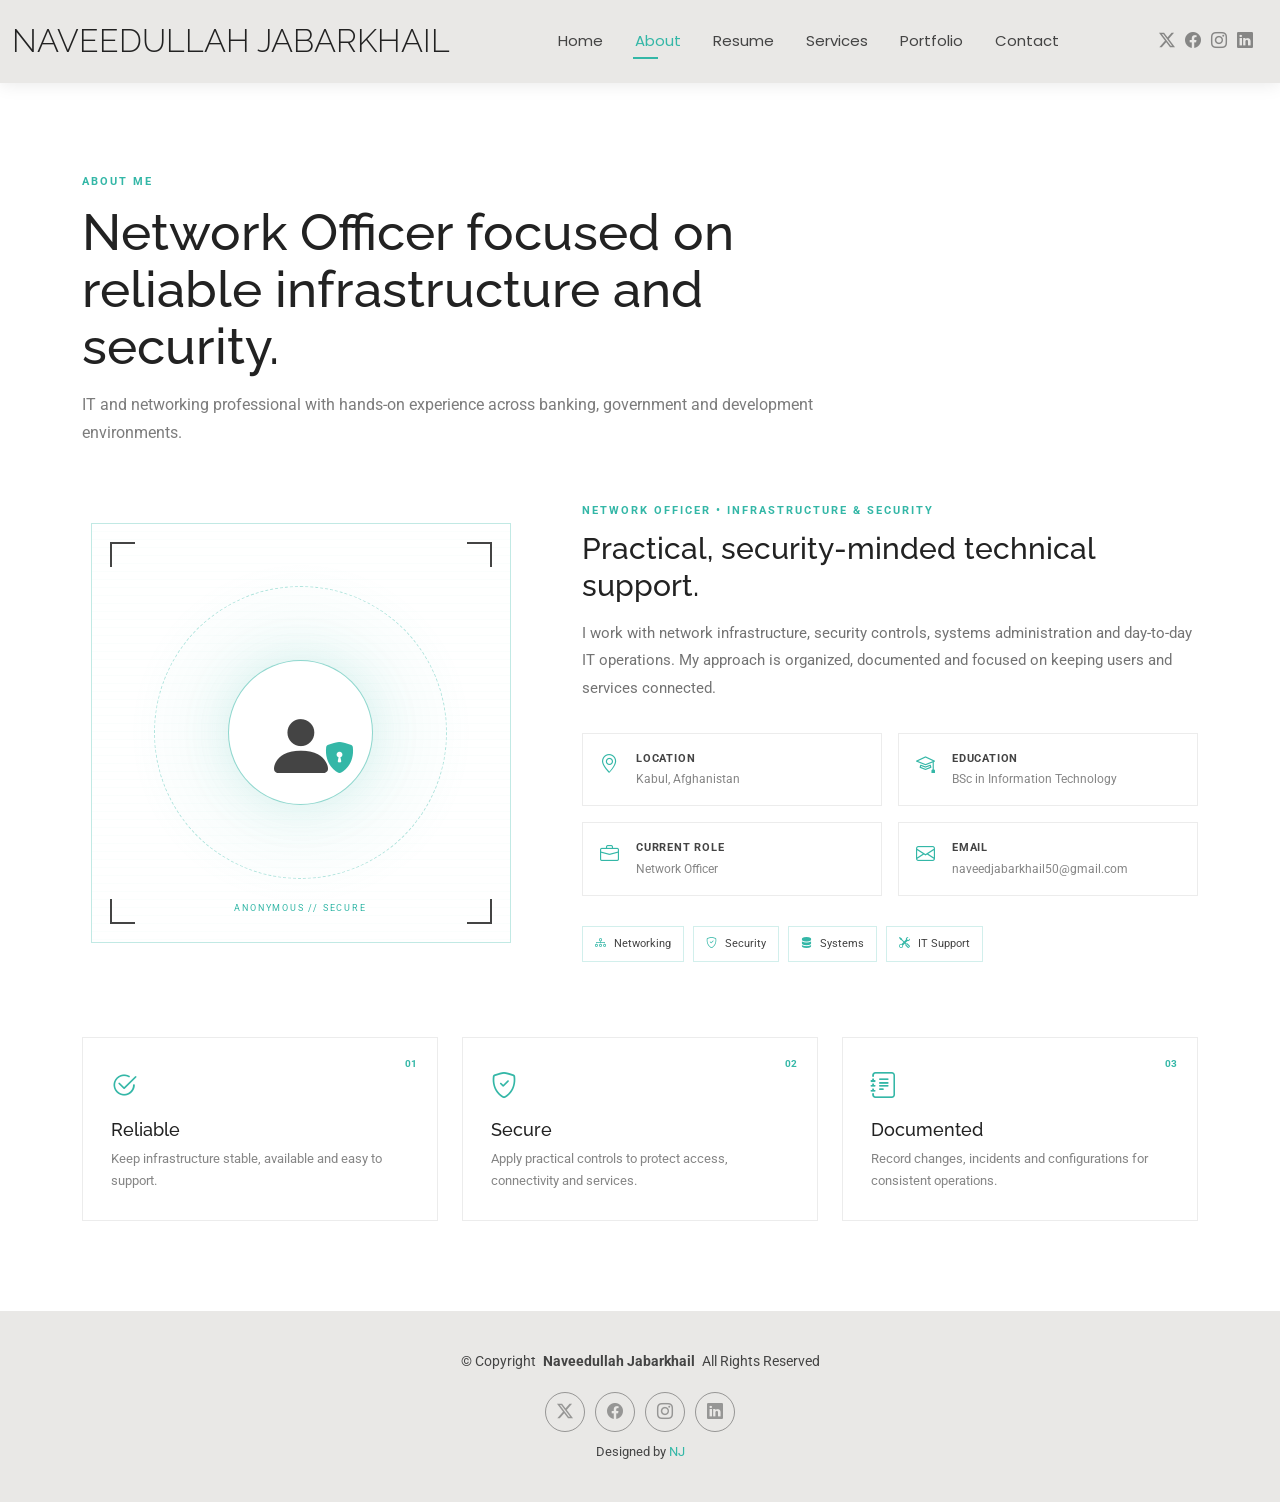
==== commit 2d74bd54: "Update about.html Bottom link has been updated" ====
--- a/about.html
+++ b/about.html
@@ -115,8 +115,8 @@
 <div class="credits">
 
         Designed by
-        <a href="https://bootstrapmade.com/">
-          BootstrapMade
+        <a href="https://naveedjabarkhail.com/">
+          NJ
         </a>
 </div>
 </div>
@@ -135,4 +135,4 @@
 <!-- Main JS File -->
 <script src="main.js"></script>
 </body>
-</html>+</html>
